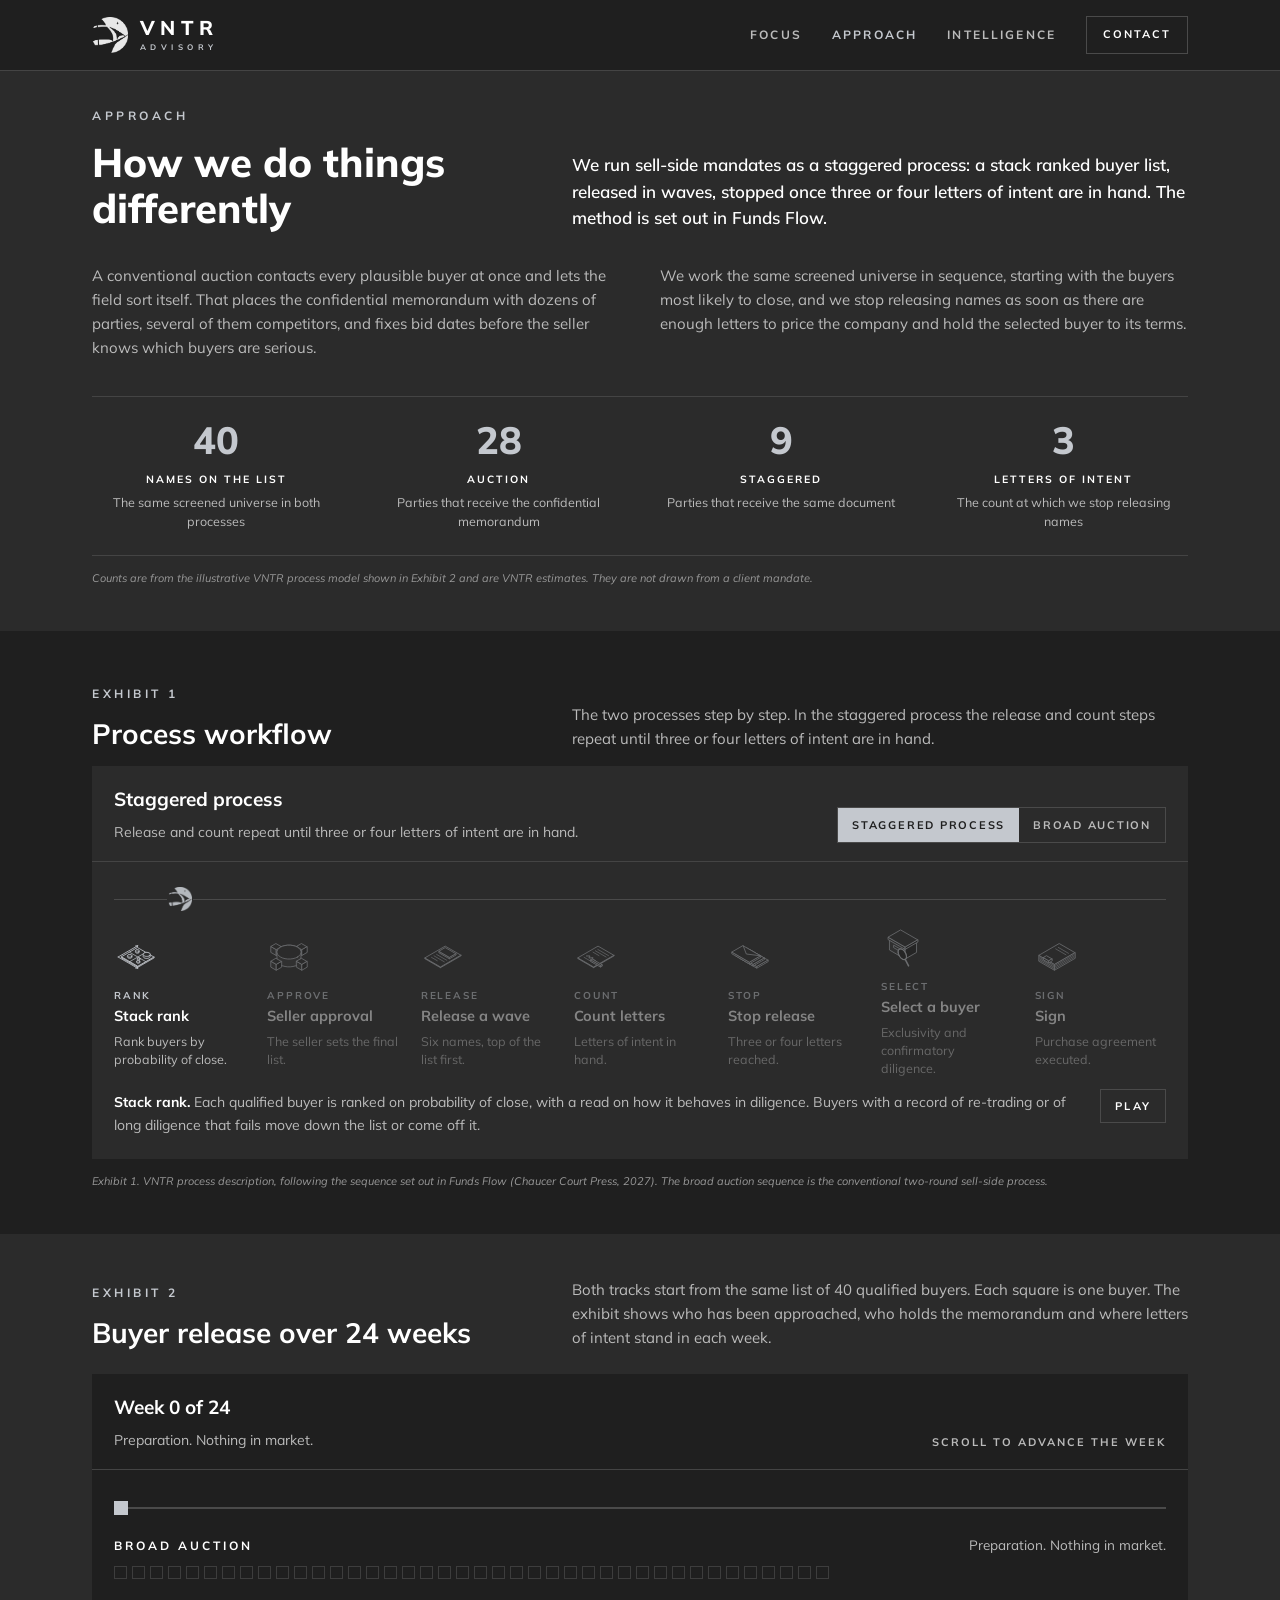
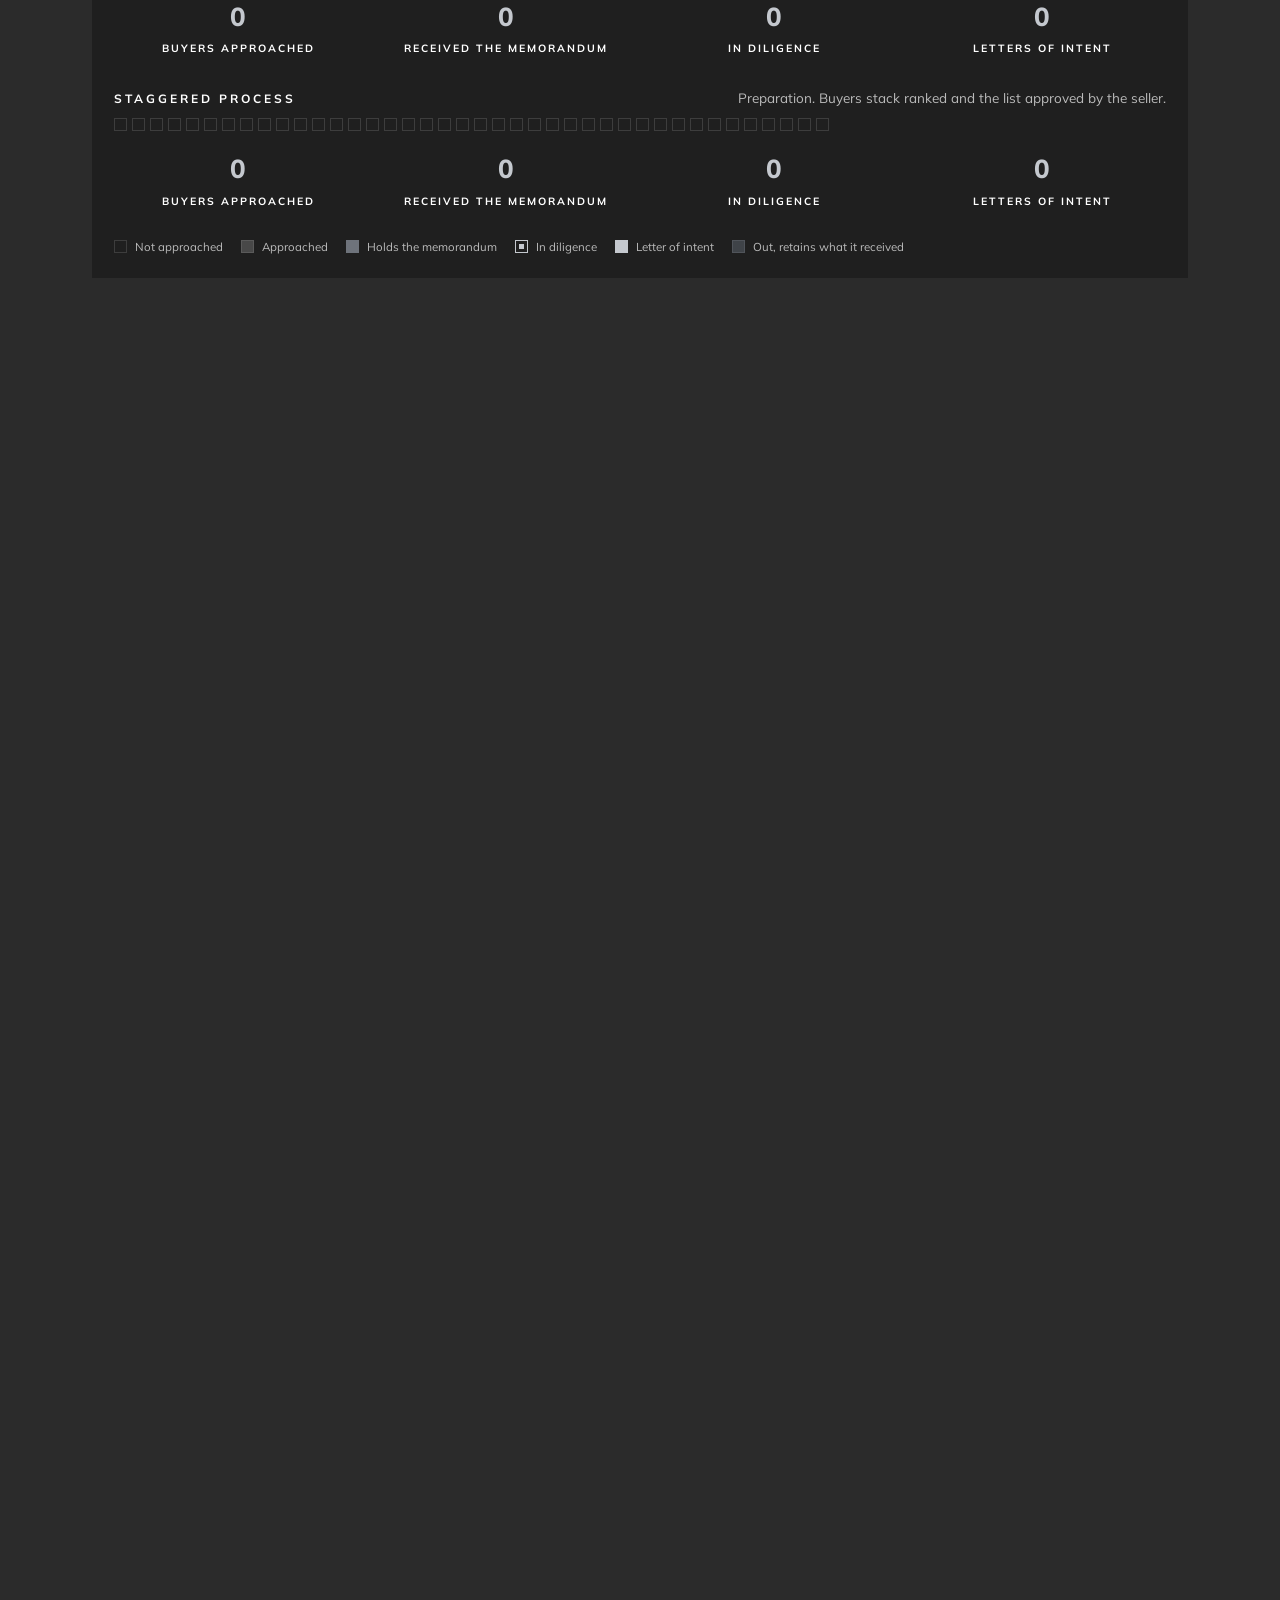
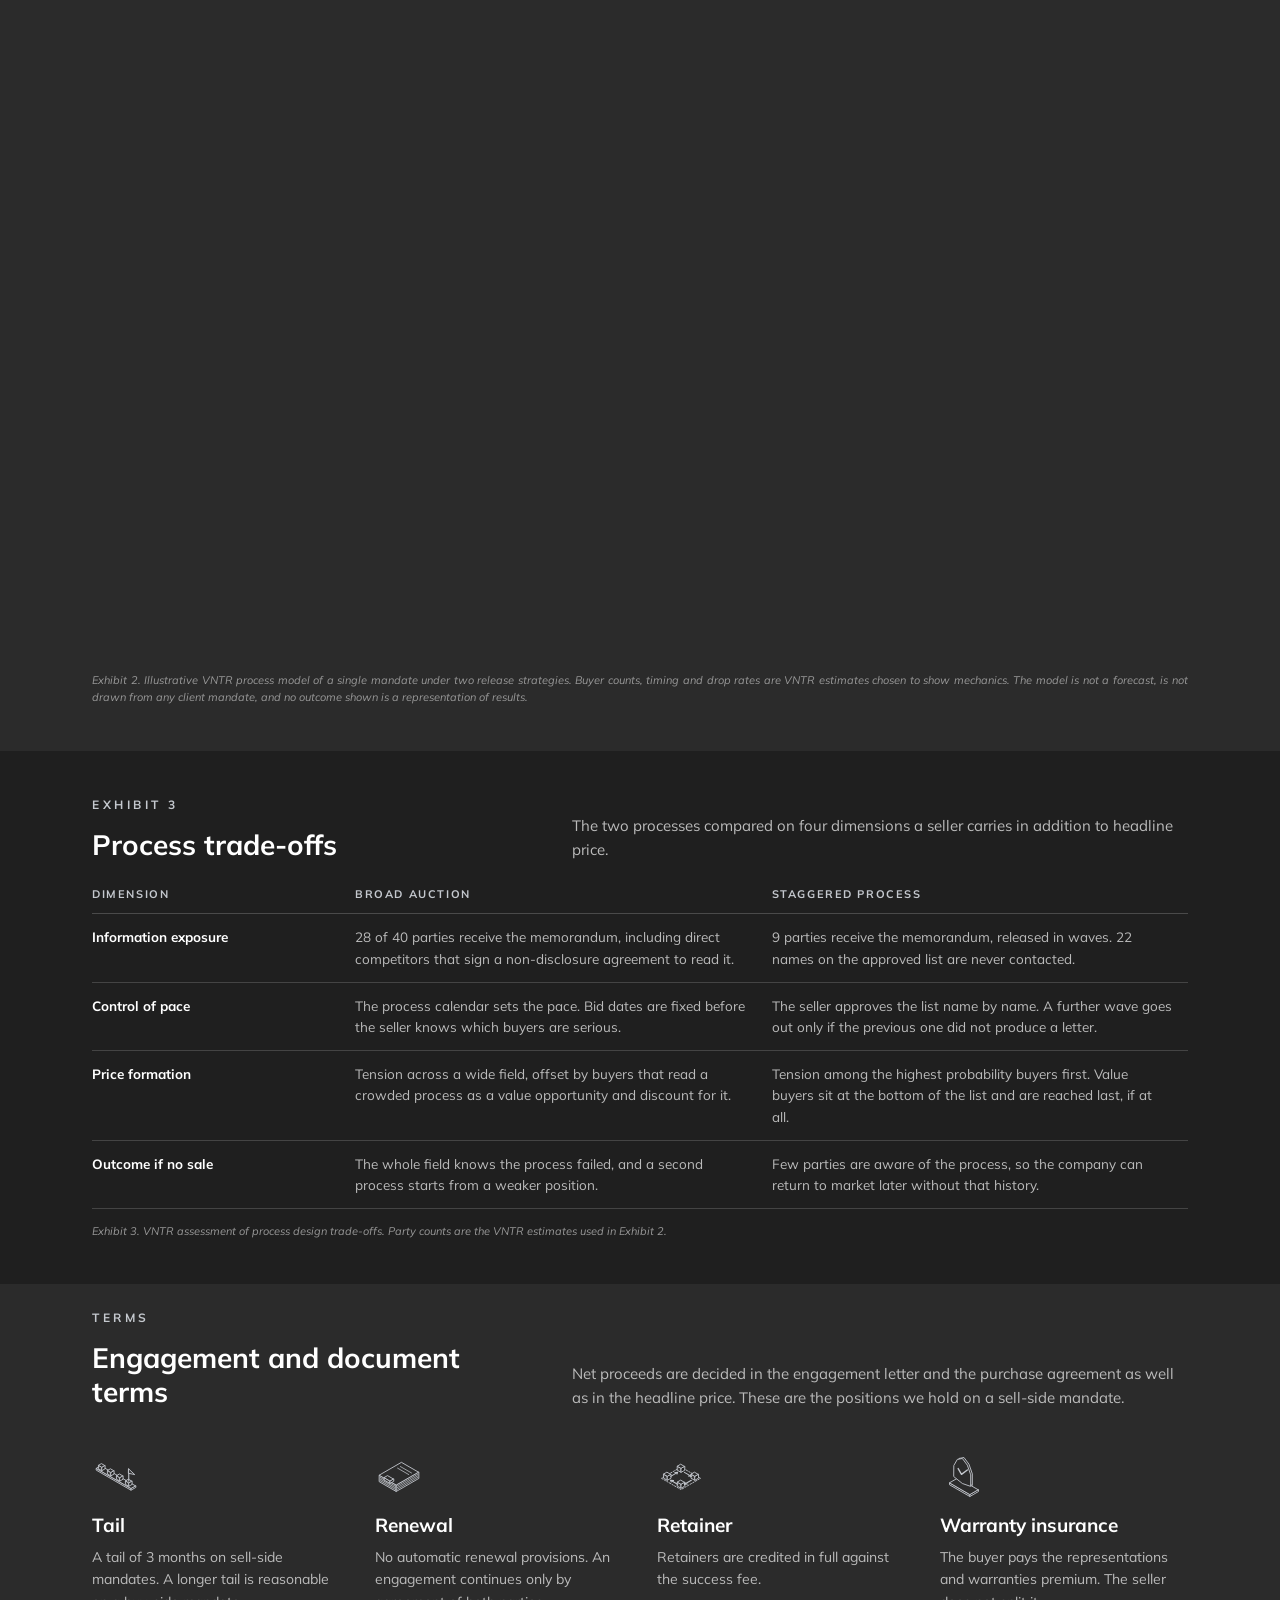
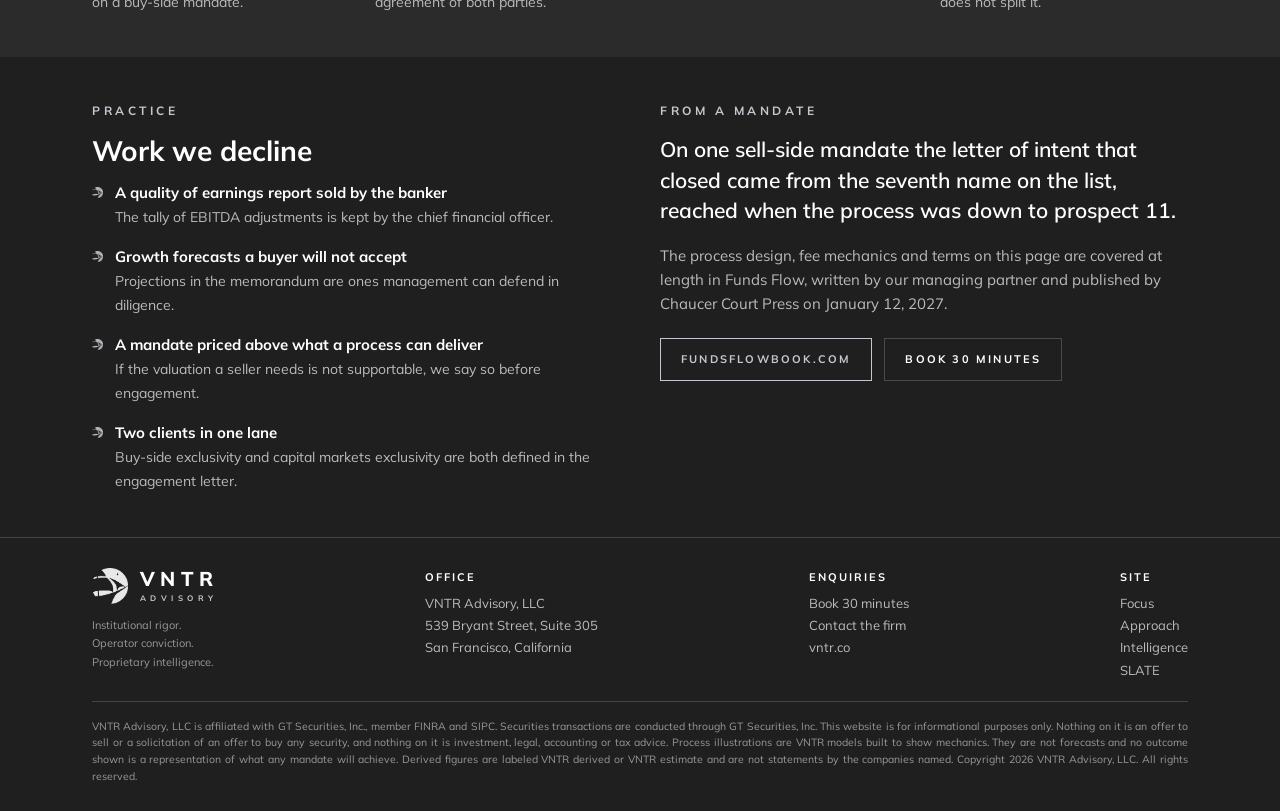
==== approach.html @ df198f4b "Add files via upload" ====
<!DOCTYPE html>
<html lang="en">
<head>
<meta charset="utf-8">
<meta name="viewport" content="width=device-width, initial-scale=1">
<title>Approach | VNTR Advisory</title>
<meta name="description" content="How VNTR runs a staggered sell-side process in place of a broad auction: stack ranked buyers, released in waves, stopped at three or four letters of intent.">
<meta name="author" content="VNTR Advisory, LLC">
<link rel="icon" href="assets/logos/vntr_emblem_platinum.png">
<link rel="stylesheet" href="site.css">
</head>
<body>
<header class="nav"></header>

<section class="g-char">
  <div class="wrap">
    <div class="head">
      <div><p class="label">Approach</p><h1 style="margin:0">How we do things differently</h1></div>
      <div><p class="lead" style="margin:0">We run sell-side mandates as a staggered process: a stack ranked buyer list, released in waves, stopped once three or four letters of intent are in hand. The method is set out in Funds Flow.</p></div>
    </div>
    <div class="two">
      <p>A conventional auction contacts every plausible buyer at once and lets the field sort itself. That places the confidential memorandum with dozens of parties, several of them competitors, and fixes bid dates before the seller knows which buyers are serious.</p>
      <p>We work the same screened universe in sequence, starting with the buyers most likely to close, and we stop releasing names as soon as there are enough letters to price the company and hold the selected buyer to its terms.</p>
    </div>
    <div class="row c4 stats" style="margin-top:22px">
      <div class="pn dk stat"><div class="n" data-count="40">40</div><div class="l">Names on the list</div><div class="d">The same screened universe in both processes</div></div>
      <div class="pn dk stat"><div class="n" data-count="28">28</div><div class="l">Auction</div><div class="d">Parties that receive the confidential memorandum</div></div>
      <div class="pn dk stat"><div class="n" data-count="9">9</div><div class="l">Staggered</div><div class="d">Parties that receive the same document</div></div>
      <div class="pn dk stat"><div class="n" data-count="3">3</div><div class="l">Letters of intent</div><div class="d">The count at which we stop releasing names</div></div>
    </div>
    <p class="src">Counts are from the illustrative VNTR process model shown in Exhibit 2 and are VNTR estimates. They are not drawn from a client mandate.</p>
  </div>
</section>

<section class="g-ink">
  <div class="wrap">
    <div class="head">
      <div><p class="label">Exhibit 1</p><h2>Process workflow</h2></div>
      <div><p>The two processes step by step. In the staggered process the release and count steps repeat until three or four letters of intent are in hand.</p></div>
    </div>
    <div class="ex">
      <div class="ex-head">
        <div><div class="ex-title" id="pf-title">Staggered process</div><div class="ex-cap" id="pf-cap" style="min-height:0"></div></div>
        <div class="seg" id="pf-tabs"><button data-p="stag" class="on">Staggered process</button><button data-p="auction">Broad auction</button></div>
      </div>
      <div class="ex-body"><div id="pf-flow"></div></div>
    </div>
    <p class="src">Exhibit 1. VNTR process description, following the sequence set out in Funds Flow (Chaucer Court Press, 2027). The broad auction sequence is the conventional two-round sell-side process.</p>
  </div>
</section>

<section class="g-char">
  <div class="wrap">
    <div class="head">
      <div><p class="label">Exhibit 2</p><h2>Buyer release over 24 weeks</h2></div>
      <div><p>Both tracks start from the same list of 40 qualified buyers. Each square is one buyer. The exhibit shows who has been approached, who holds the memorandum and where letters of intent stand in each week.</p></div>
    </div>
  </div>
  <div class="pin" id="sim-pin">
    <div class="pin-in"><div class="wrap">
      <div class="ex">
        <div class="ex-head">
          <div><div class="ex-title">Week <span id="wk">0</span> of 24</div><div class="ex-cap" id="phase" style="min-height:0">Preparation. Nothing in market.</div></div>
          <div class="ctl">
            <span class="pin-hint">Scroll to advance the week</span>
            <button class="btn q pin-off-only" id="play" style="padding:9px 14px">Play</button>
            <button class="btn q pin-off-only" id="reset" style="padding:9px 14px">Reset</button>
          </div>
        </div>
        <div class="ex-body">
          <input type="range" id="slider" min="0" max="24" value="0" step="1" aria-label="Week">
          <div id="lanes"></div>
          <div class="legend">
            <span><i class="dot"></i>Not approached</span>
            <span><i class="dot s1"></i>Approached</span>
            <span><i class="dot s2"></i>Holds the memorandum</span>
            <span><i class="dot s3"></i>In diligence</span>
            <span><i class="dot s4"></i>Letter of intent</span>
            <span><i class="dot s5"></i>Out, retains what it received</span>
          </div>
        </div>
      </div>
    </div></div>
  </div>
  <div class="wrap">
    <p class="src">Exhibit 2. Illustrative VNTR process model of a single mandate under two release strategies. Buyer counts, timing and drop rates are VNTR estimates chosen to show mechanics. The model is not a forecast, is not drawn from any client mandate, and no outcome shown is a representation of results.</p>
  </div>
</section>

<section class="g-ink">
  <div class="wrap">
    <div class="head">
      <div><p class="label">Exhibit 3</p><h2>Process trade-offs</h2></div>
      <div><p>The two processes compared on four dimensions a seller carries in addition to headline price.</p></div>
    </div>
    <div class="tscroll"><table>
      <thead><tr><th style="width:24%">Dimension</th><th style="width:38%">Broad auction</th><th style="width:38%">Staggered process</th></tr></thead>
      <tbody>
        <tr><td><b>Information exposure</b></td><td>28 of 40 parties receive the memorandum, including direct competitors that sign a non-disclosure agreement to read it.</td><td>9 parties receive the memorandum, released in waves. 22 names on the approved list are never contacted.</td></tr>
        <tr><td><b>Control of pace</b></td><td>The process calendar sets the pace. Bid dates are fixed before the seller knows which buyers are serious.</td><td>The seller approves the list name by name. A further wave goes out only if the previous one did not produce a letter.</td></tr>
        <tr><td><b>Price formation</b></td><td>Tension across a wide field, offset by buyers that read a crowded process as a value opportunity and discount for it.</td><td>Tension among the highest probability buyers first. Value buyers sit at the bottom of the list and are reached last, if at all.</td></tr>
        <tr><td><b>Outcome if no sale</b></td><td>The whole field knows the process failed, and a second process starts from a weaker position.</td><td>Few parties are aware of the process, so the company can return to market later without that history.</td></tr>
      </tbody>
    </table></div>
    <p class="src">Exhibit 3. VNTR assessment of process design trade-offs. Party counts are the VNTR estimates used in Exhibit 2.</p>
  </div>
</section>

<section class="g-char">
  <div class="wrap">
    <div class="head">
      <div><p class="label">Terms</p><h2>Engagement and document terms</h2></div>
      <div><p>Net proceeds are decided in the engagement letter and the purchase agreement as well as in the headline price. These are the positions we hold on a sell-side mandate.</p></div>
    </div>
    <div class="row c4">
      <div class="pn dk"><img class="ic" src="assets/icons/timeline.svg" alt=""><h3>Tail</h3><p>A tail of 3 months on sell-side mandates. A longer tail is reasonable on a buy-side mandate.</p></div>
      <div class="pn dk"><img class="ic" src="assets/icons/definitive-agreement.svg" alt=""><h3>Renewal</h3><p>No automatic renewal provisions. An engagement continues only by agreement of both parties.</p></div>
      <div class="pn dk"><img class="ic" src="assets/icons/working-capital.svg" alt=""><h3>Retainer</h3><p>Retainers are credited in full against the success fee.</p></div>
      <div class="pn dk"><img class="ic" src="assets/icons/insurance-and-risk.svg" alt=""><h3>Warranty insurance</h3><p>The buyer pays the representations and warranties premium. The seller does not split it.</p></div>
    </div>
  </div>
</section>

<section class="g-ink">
  <div class="wrap">
    <div class="two">
      <div>
        <p class="label">Practice</p>
        <h2>Work we decline</h2>
        <div class="bul"><img src="assets/logos/vntr_emblem_platinum.png" alt=""><div><b>A quality of earnings report sold by the banker</b><span>The tally of EBITDA adjustments is kept by the chief financial officer.</span></div></div>
        <div class="bul"><img src="assets/logos/vntr_emblem_platinum.png" alt=""><div><b>Growth forecasts a buyer will not accept</b><span>Projections in the memorandum are ones management can defend in diligence.</span></div></div>
        <div class="bul"><img src="assets/logos/vntr_emblem_platinum.png" alt=""><div><b>A mandate priced above what a process can deliver</b><span>If the valuation a seller needs is not supportable, we say so before engagement.</span></div></div>
        <div class="bul"><img src="assets/logos/vntr_emblem_platinum.png" alt=""><div><b>Two clients in one lane</b><span>Buy-side exclusivity and capital markets exclusivity are both defined in the engagement letter.</span></div></div>
      </div>
      <div>
        <p class="label">From a mandate</p>
        <p class="lead" style="font-size:21px; line-height:1.45">On one sell-side mandate the letter of intent that closed came from the seventh name on the list, reached when the process was down to prospect 11.</p>
        <p style="margin-top:18px">The process design, fee mechanics and terms on this page are covered at length in Funds Flow, written by our managing partner and published by Chaucer Court Press on January 12, 2027.</p>
        <div class="btns"><a class="btn" href="https://fundsflowbook.com">fundsflowbook.com</a><a class="btn q" id="book" href="#">Book 30 minutes</a></div>
      </div>
    </div>
  </div>
</section>

<footer></footer>
<script src="site.js"></script>
<script src="approach.js"></script>
</body>
</html>
---- site.css ----
@import url('https://fonts.googleapis.com/css2?family=Mulish:ital,wght@0,400;0,600;0,700;0,800;1,400&display=swap');

:root{
  --ink:#1F1F1F; --charcoal:#2B2B2B; --panel:#383838; --platinum:#C4C8CE; --pewter:#6E737B;
  --graphite:#4A4A4A; --white:#FFFFFF; --lgray:#BBBBBB; --mgray:#999999; --rule:#444444;
  --maxw:1160px; --gap:14px;
}
*{box-sizing:border-box}
html{scroll-behavior:smooth; overflow-x:clip}
body{margin:0; background:var(--ink); color:var(--white); font-family:'Mulish',Calibri,sans-serif;
  font-size:15px; line-height:1.6; font-weight:400; -webkit-font-smoothing:antialiased}
img,svg,video{display:block; max-width:100%}
a{color:inherit; text-decoration:none}
.wrap{max-width:var(--maxw); margin:0 auto; padding:0 32px}

/* type scale: brand web table */
h1{font-size:40px; font-weight:800; line-height:1.15; margin:0 0 16px}
h2{font-size:28px; font-weight:700; line-height:1.22; margin:0 0 12px}
h3{font-size:19px; font-weight:700; line-height:1.3; margin:0 0 8px}
p{margin:0 0 14px; color:var(--lgray)}
.label{font-size:12px; font-weight:700; letter-spacing:3.5px; text-transform:uppercase; color:var(--platinum); margin:0 0 14px}
.lead{font-size:17px; font-weight:600; color:var(--white); line-height:1.55}
.cap{font-size:11px; color:var(--mgray); line-height:1.55}
strong,b{color:var(--white); font-weight:700}
/* footnotes, sources, disclosures: full measure, justified */
.src{font-size:11px; font-style:italic; color:var(--mgray); line-height:1.55; margin:14px 0 0;
  text-align:justify; hyphens:auto; -webkit-hyphens:auto; max-width:none}

/* grounds alternate charcoal and ink */
section{padding:44px 0}
.g-char{background:var(--charcoal)}
.g-ink{background:var(--ink)}
.head{display:grid; grid-template-columns:5fr 7fr; gap:40px; align-items:end; margin-bottom:24px}
.head h2{margin:0}
.head-d{display:grid; grid-template-columns:5fr 7fr; gap:40px; align-items:end; grid-column:1 / -1; will-change:transform}
.head p:last-child{margin-bottom:0}
.two{display:grid; grid-template-columns:1fr 1fr; gap:40px; align-items:start}

/* panels: whitespace separates, no hairline grids */
.row{display:grid; gap:var(--gap)}
.c2{grid-template-columns:repeat(2,1fr)} .c3{grid-template-columns:repeat(3,1fr)} .c4{grid-template-columns:repeat(4,1fr)}
.pn{background:var(--panel); padding:22px}
.g-char .pn.dk, .pn.dk{background:var(--ink)}
.pn p{font-size:14px; margin:0; color:var(--lgray)}
.pn .ic{width:44px; height:44px; margin-bottom:14px}
.pn .cap{color:var(--lgray)}

/* stat tiles: centered */
.stat{text-align:center; padding:24px 18px}
.stat .n{font-size:38px; font-weight:800; color:var(--platinum); line-height:1.05}
.stat .l{font-size:10.5px; font-weight:700; letter-spacing:2px; text-transform:uppercase; color:var(--white); margin-top:10px}
.stat .d{font-size:12.5px; color:var(--lgray); margin-top:6px; line-height:1.5}

/* emblem bullets */
.bul{display:flex; gap:12px; align-items:flex-start; margin-bottom:16px}
.bul:last-child{margin-bottom:0}
.bul img{width:11px; height:11px; margin-top:6px; flex:none}
.bul b{display:block}
.bul span{font-size:14px; color:var(--lgray)}

/* buttons */
.btn{display:inline-block; border:1px solid var(--platinum); color:var(--platinum); background:none; cursor:pointer;
  font-family:inherit; font-size:11px; font-weight:700; letter-spacing:.2em; text-transform:uppercase; padding:12px 20px}
.btn:hover{background:var(--platinum); color:var(--ink)}
.btn.q{border-color:var(--graphite); color:var(--white)}
.btn.q:hover{background:none; border-color:var(--platinum); color:var(--platinum)}
.btns{display:flex; gap:12px; flex-wrap:wrap; margin-top:22px}
.seg{display:inline-flex; flex-wrap:wrap; border:1px solid var(--graphite)}
.seg button{background:none; border:none; cursor:pointer; font-family:inherit; color:var(--lgray);
  font-size:11px; font-weight:700; letter-spacing:.16em; text-transform:uppercase; padding:10px 14px}
.seg button.on{background:var(--platinum); color:var(--ink)}
.ctl{display:flex; gap:10px; flex-wrap:wrap; align-items:center}

/* nav */
header.nav{position:sticky; top:0; z-index:50; background:var(--ink); border-bottom:1px solid var(--rule)}
.nav-in{max-width:var(--maxw); margin:0 auto; padding:16px 32px; display:flex; justify-content:space-between; align-items:center}
.nav-links{display:flex; gap:30px; align-items:center}
.nav-links a{font-size:12px; font-weight:700; letter-spacing:.18em; text-transform:uppercase; color:var(--lgray)}
.nav-links a:hover{color:var(--white)} .nav-links a.on{color:var(--platinum)}
.nav-links a.cta{border:1px solid var(--graphite); padding:9px 16px; color:var(--white); font-size:11px}
.nav-links a.cta:hover{border-color:var(--platinum)}
.nav-toggle{display:none; background:none; border:1px solid var(--graphite); color:var(--white); font-family:inherit;
  font-size:11px; font-weight:700; letter-spacing:.16em; text-transform:uppercase; padding:8px 12px; cursor:pointer}
.lockup{display:flex; align-items:center; gap:12px}
.lockup img{width:36px; height:36px}
.lk{display:inline-flex; flex-direction:column}
.lk-v{font-size:20px; font-weight:800; letter-spacing:.27em; margin-right:-.27em; line-height:1; color:var(--white)}
.lk-a{display:flex; justify-content:space-between; margin-top:5px; font-size:8px; font-weight:700; line-height:1; color:var(--platinum)}

/* hero */
.hero{position:relative; background:var(--charcoal); overflow:hidden}
.hero-in{position:relative; max-width:var(--maxw); margin:0 auto; padding:64px 32px 60px; min-height:520px; display:flex; align-items:center}
.hero-copy{max-width:42%; position:relative; z-index:2}
.hero .tag{font-size:12px; font-weight:700; letter-spacing:3.5px; text-transform:uppercase; color:var(--platinum); line-height:2; margin:0 0 22px}
.hero .tag span{display:block}
.hero-ship{position:absolute; right:0; top:50%; transform:translateY(-50%); width:54%; isolation:isolate; mix-blend-mode:screen; pointer-events:none}
.hero-ship .tint{position:absolute; inset:0; background:var(--platinum); mix-blend-mode:multiply}

/* tables */
.tscroll{overflow-x:auto}
table{width:100%; border-collapse:collapse; font-size:13.5px}
th{text-align:left; font-size:11px; font-weight:700; letter-spacing:1.6px; text-transform:uppercase; color:var(--platinum);
  padding:0 16px 10px 0; border-bottom:1px solid var(--graphite)}
td{padding:12px 16px 12px 0; border-bottom:1px solid var(--rule); color:var(--lgray); vertical-align:top}
td b{color:var(--white)}

/* exhibit frame */
.ex{background:var(--ink)}
.g-ink .ex{background:var(--charcoal)}
.ex-head{padding:18px 22px; display:flex; justify-content:space-between; gap:20px; flex-wrap:wrap; align-items:flex-end; border-bottom:1px solid var(--rule)}
.ex-body{padding:22px}
.ex-cap{font-size:14px; color:var(--lgray); max-width:70ch; min-height:44px}
.ex-title{font-size:19px; font-weight:700; margin:0 0 6px}

/* workflow animation */
.flow-track{position:relative; height:30px; margin:0 0 12px}
.flow-track::before{content:""; position:absolute; left:0; right:0; top:50%; height:1px; background:var(--graphite)}
.flow-token{position:absolute; top:50%; width:26px; height:26px; transform:translate(-50%,-50%); transition:left .8s cubic-bezier(.4,0,.2,1);
  background:var(--ink); padding:1px}
.g-ink .flow-token{background:var(--charcoal)}
.flow-steps{display:grid; gap:10px}
.fs{background:var(--panel); padding:16px 14px; border:1px solid var(--panel); opacity:.55; cursor:pointer;
  transition:opacity .45s ease, border-color .45s ease; text-align:left; font-family:inherit; color:inherit}
.fs.seen{opacity:.8}
.fs.on{opacity:1; border-color:var(--platinum)}
.fs img{width:40px; height:40px; margin-bottom:10px}
.fs .tg{font-size:10px; font-weight:700; letter-spacing:1.8px; text-transform:uppercase; color:var(--platinum); margin-bottom:5px}
.fs .nm{font-size:14.5px; font-weight:700; color:var(--white); line-height:1.3}
.fs .ds{font-size:12.5px; color:var(--lgray); margin-top:6px; line-height:1.45}
.flow-note{margin-top:14px; font-size:14px; color:var(--white); min-height:46px}
.flow-note span{color:var(--lgray)}

/* three-way sort */
.sx-stage{position:relative; z-index:2; width:100%; overflow:hidden; transition:height .6s ease; transform-origin:50% 50%; will-change:transform}
.sx-colh{position:absolute; top:0; padding:16px 16px 0; opacity:0; transition:opacity .5s ease}
.sx-colh.on{opacity:1}
.sx-colh b{display:block; font-size:12px; letter-spacing:3.5px; text-transform:uppercase; color:var(--platinum)}
.sx-colh i{display:block; font-style:normal; font-size:12px; color:var(--lgray); margin-top:6px; line-height:1.45}
.sx-band{position:absolute; top:0; bottom:0; background:var(--panel); opacity:0; transition:opacity .5s ease, left .9s cubic-bezier(.4,0,.2,1), width .9s cubic-bezier(.4,0,.2,1), top .9s ease, height .9s ease}
.sx-band.on{opacity:1}
.sx-node{position:absolute; left:0; top:0; width:104px; margin-left:-52px; text-align:center; opacity:0;
  transition:transform 1s cubic-bezier(.4,0,.2,1), opacity .55s ease}
.sx-node img{width:40px; height:40px; margin:0 auto 6px}
.sx-node span{display:block; font-size:11.5px; font-weight:600; line-height:1.25; color:var(--white)}
.sx-node em{display:block; font-style:normal; font-size:9px; font-weight:700; letter-spacing:1.6px; text-transform:uppercase;
  color:var(--platinum); margin-top:4px; opacity:0; transition:opacity .4s ease}
.sx-par{width:150px; margin-left:-75px; opacity:1}
.sx-par img{width:52px; height:52px; margin-bottom:8px}
.sx-par span{font-size:13px}
.sx-par.off{opacity:0}
.sx-kid.on{opacity:1}
.sx-kid.tagged em{opacity:1}
.sx-foot{padding:16px 22px; border-top:1px solid var(--rule)}
.sx-foot .row{gap:var(--gap)}
.sx-foot h4{font-size:11px; font-weight:700; letter-spacing:2.4px; text-transform:uppercase; color:var(--platinum); margin:0 0 12px}
.deal{font-size:12.5px; color:var(--lgray); line-height:1.5; margin-bottom:11px}
.deal:last-child{margin-bottom:0}
.deal b{display:block; font-size:13px}

/* release simulation */
.lane{padding:18px 0 0}
.lane-h{display:flex; justify-content:space-between; gap:18px; flex-wrap:wrap; align-items:baseline; margin-bottom:10px}
.lane-n{font-size:12px; font-weight:700; letter-spacing:3px; text-transform:uppercase; color:var(--white)}
.lane-s{font-size:13.5px; color:var(--lgray)}
.dots{display:flex; flex-wrap:wrap; gap:5px; margin-bottom:12px}
.dot{width:13px; height:13px; border:1px solid #3d3d3d}
.dot.s1{border-color:#5a5a5a; background:#484848}
.dot.s2{border-color:var(--pewter); background:var(--pewter)}
.dot.s3{border-color:var(--platinum); background:var(--platinum); box-shadow:inset 0 0 0 3px var(--ink)}
.dot.s4{border-color:var(--platinum); background:var(--platinum)}
.dot.s5{border-color:#50545a; background:#3f4348}
.legend{display:flex; gap:18px; flex-wrap:wrap; margin-top:16px}
.legend span{display:flex; gap:8px; align-items:center; font-size:11.5px; color:var(--lgray)}
input[type=range]{-webkit-appearance:none; appearance:none; width:100%; height:2px; background:var(--graphite); margin:6px 0 4px}
input[type=range]::-webkit-slider-thumb{-webkit-appearance:none; width:14px; height:14px; background:var(--platinum); cursor:pointer}
input[type=range]::-moz-range-thumb{width:14px; height:14px; background:var(--platinum); border:none; cursor:pointer}

/* market map */
.mm-col h4{font-size:12px; letter-spacing:3.5px; text-transform:uppercase; color:var(--platinum); margin:0 0 6px}
.mm-col .d{font-size:12.5px; color:var(--lgray); margin-bottom:12px; min-height:38px}
.mm-node{display:flex; align-items:center; gap:10px; width:100%; background:var(--panel); border:1px solid var(--panel); color:var(--white);
  font-family:inherit; font-size:13.5px; font-weight:600; padding:6px 12px 6px 8px; margin-bottom:6px; cursor:pointer; text-align:left}
.mm-node img{width:32px; height:32px; flex:none}
.mm-node.on{border-color:var(--platinum)}
.lockv{font-size:19px; font-weight:800; color:var(--platinum); filter:blur(5px); user-select:none; margin-top:6px}

/* footer */
footer{background:var(--ink); border-top:1px solid var(--rule); padding:30px 0 26px}
.ft{display:flex; justify-content:space-between; gap:36px; flex-wrap:wrap; margin-bottom:20px}
.ft .col{font-size:13px; color:var(--lgray); line-height:1.7}
.ft .col b{display:block; font-size:11px; letter-spacing:2px; text-transform:uppercase; margin-bottom:6px}
.ft .col a:hover{color:var(--white)}
.ft .tagl{font-size:11px; color:var(--mgray); line-height:1.7; margin-top:12px}
.disc{font-size:10.5px; color:var(--mgray); line-height:1.6; margin:16px 0 0; text-align:justify; hyphens:auto; -webkit-hyphens:auto}
.ft-rule{height:1px; background:var(--rule)}

@media (max-width:900px){
  .wrap,.nav-in{padding-left:20px; padding-right:20px}
  h1{font-size:31px} h2{font-size:23px}
  .head,.two,.c2,.c3,.c4{grid-template-columns:1fr}
  .head{gap:10px; align-items:start}
  .head-d{grid-template-columns:1fr; gap:10px}
  .hero{display:flex; flex-direction:column}
  .hero-ship{order:2}
  .hero-in{flex-direction:column; align-items:flex-start; padding:40px 20px 10px; min-height:0}
  .hero-copy{max-width:100%}
  .hero-ship{position:relative; top:auto; transform:none; width:100%; margin-top:20px}
  .nav-links{display:none}
  .nav-links.open{display:flex; flex-direction:column; align-items:flex-start; gap:16px; position:absolute; left:0; right:0; top:100%;
    background:var(--ink); border-bottom:1px solid var(--rule); padding:20px}
  .nav-toggle{display:block}
  section{padding:34px 0}
  .flow-track{display:none}
  .flow-steps{grid-template-columns:1fr !important}
  .fs{display:grid; grid-template-columns:40px 1fr; column-gap:12px; padding:12px}
  .fs img{margin:0; grid-row:1 / span 3}
  .tscroll table{min-width:640px}
}
@media (prefers-reduced-motion:reduce){
  .flow-token,.sx-node,.fs{transition:none}
}

/* ---------- scroll motion ---------- */
.rv{opacity:0; transform:translate3d(0,26px,0); transition:opacity .75s ease, transform .75s cubic-bezier(.2,.7,.2,1)}
.rv.in{opacity:1; transform:none}
.pin.pin-on .pin-in{position:sticky; top:76px}
.pin-hint{display:none; font-size:11px; font-weight:700; letter-spacing:2px; text-transform:uppercase; color:var(--lgray)}
.pin-on .pin-hint{display:block}
.pin-on .pin-off-only{display:none}
.depth-layer{position:absolute; pointer-events:none; will-change:transform}
.has-depth{position:relative; overflow:hidden}
.has-depth > .wrap{position:relative; z-index:1}

.note{display:flex; flex-direction:column}
.note .btns{margin-top:auto !important; padding-top:16px}

.sx-eq{display:grid; grid-template-columns:1fr auto 1fr auto 1fr; gap:10px; align-items:center}
.sx-join{font-size:10.5px; font-weight:700; letter-spacing:2px; text-transform:uppercase; color:var(--lgray); text-align:center; padding:0 6px}
@media (max-width:900px){ .sx-eq{grid-template-columns:1fr} .sx-join{padding:6px 0} }

.sx-nav{padding:14px 22px 12px; border-bottom:1px solid var(--rule)}
.sx-nav .flow-track{margin-bottom:6px}
.sx-labels{display:grid; grid-template-columns:repeat(4,1fr)}
.sx-labels button{background:none; border:none; cursor:pointer; font-family:inherit; font-size:11px; font-weight:700; letter-spacing:.16em;
  text-transform:uppercase; color:var(--lgray); padding:4px 0; text-align:center; opacity:.6; transition:opacity .4s ease, color .4s ease}
.sx-labels button.on{color:var(--white); opacity:1}
.pin-on .sx-nav .flow-token{transition:left .18s linear}
@media (max-width:900px){ .sx-nav .flow-track{display:block} .sx-labels button{font-size:9.5px; letter-spacing:.08em} }

.sx-side{position:absolute; top:0; text-align:center; padding:0 26px; opacity:0; pointer-events:none; transition:opacity .5s ease}
.sx-side.on{opacity:1; transition:opacity .7s ease .45s}
.sx-side img{width:72px; height:72px; margin:0 auto 12px}
.sx-side b{display:block; font-size:12px; letter-spacing:3.5px; text-transform:uppercase; color:var(--platinum)}
.sx-side p{font-size:13px; color:var(--lgray); margin:8px auto 12px; max-width:34ch; line-height:1.5; min-height:78px}
.sx-side .n{font-size:38px; font-weight:800; color:var(--platinum); line-height:1.05}
.sx-side .u{font-size:10.5px; font-weight:700; letter-spacing:2px; text-transform:uppercase; color:var(--white); margin-top:8px}

/* ---------- unboxed layout: icon, title and text on the ground, separated by whitespace ---------- */
.row{gap:30px 34px}
.pn, .g-char .pn.dk, .pn.dk{background:none; padding:0}
.pn .ic{width:48px; height:48px; margin-bottom:12px}
.stat{padding:0}
.stats{border-top:1px solid var(--rule); border-bottom:1px solid var(--rule); padding:24px 0}
.flow-steps{gap:22px}
.fs{background:none; border:none; padding:0; opacity:.42}
.fs.seen{opacity:.72}
.fs.on{opacity:1; border:none}
.fs img{width:44px; height:44px}
.mm-node{background:none; border:none; padding:3px 0; margin-bottom:4px; color:var(--lgray)}
.mm-node:hover{color:var(--white)}
.mm-node.on{color:var(--white); font-weight:800}
.mm-node.on img{opacity:1} .mm-node img{opacity:.7}
.sx-band{background:none}
.sx-colh{padding:14px 12px 0}
.lane .row{gap:10px 20px; margin-top:4px}
.note{padding-top:0}
@media (max-width:900px){ .fs{padding:0} .row{gap:22px} }
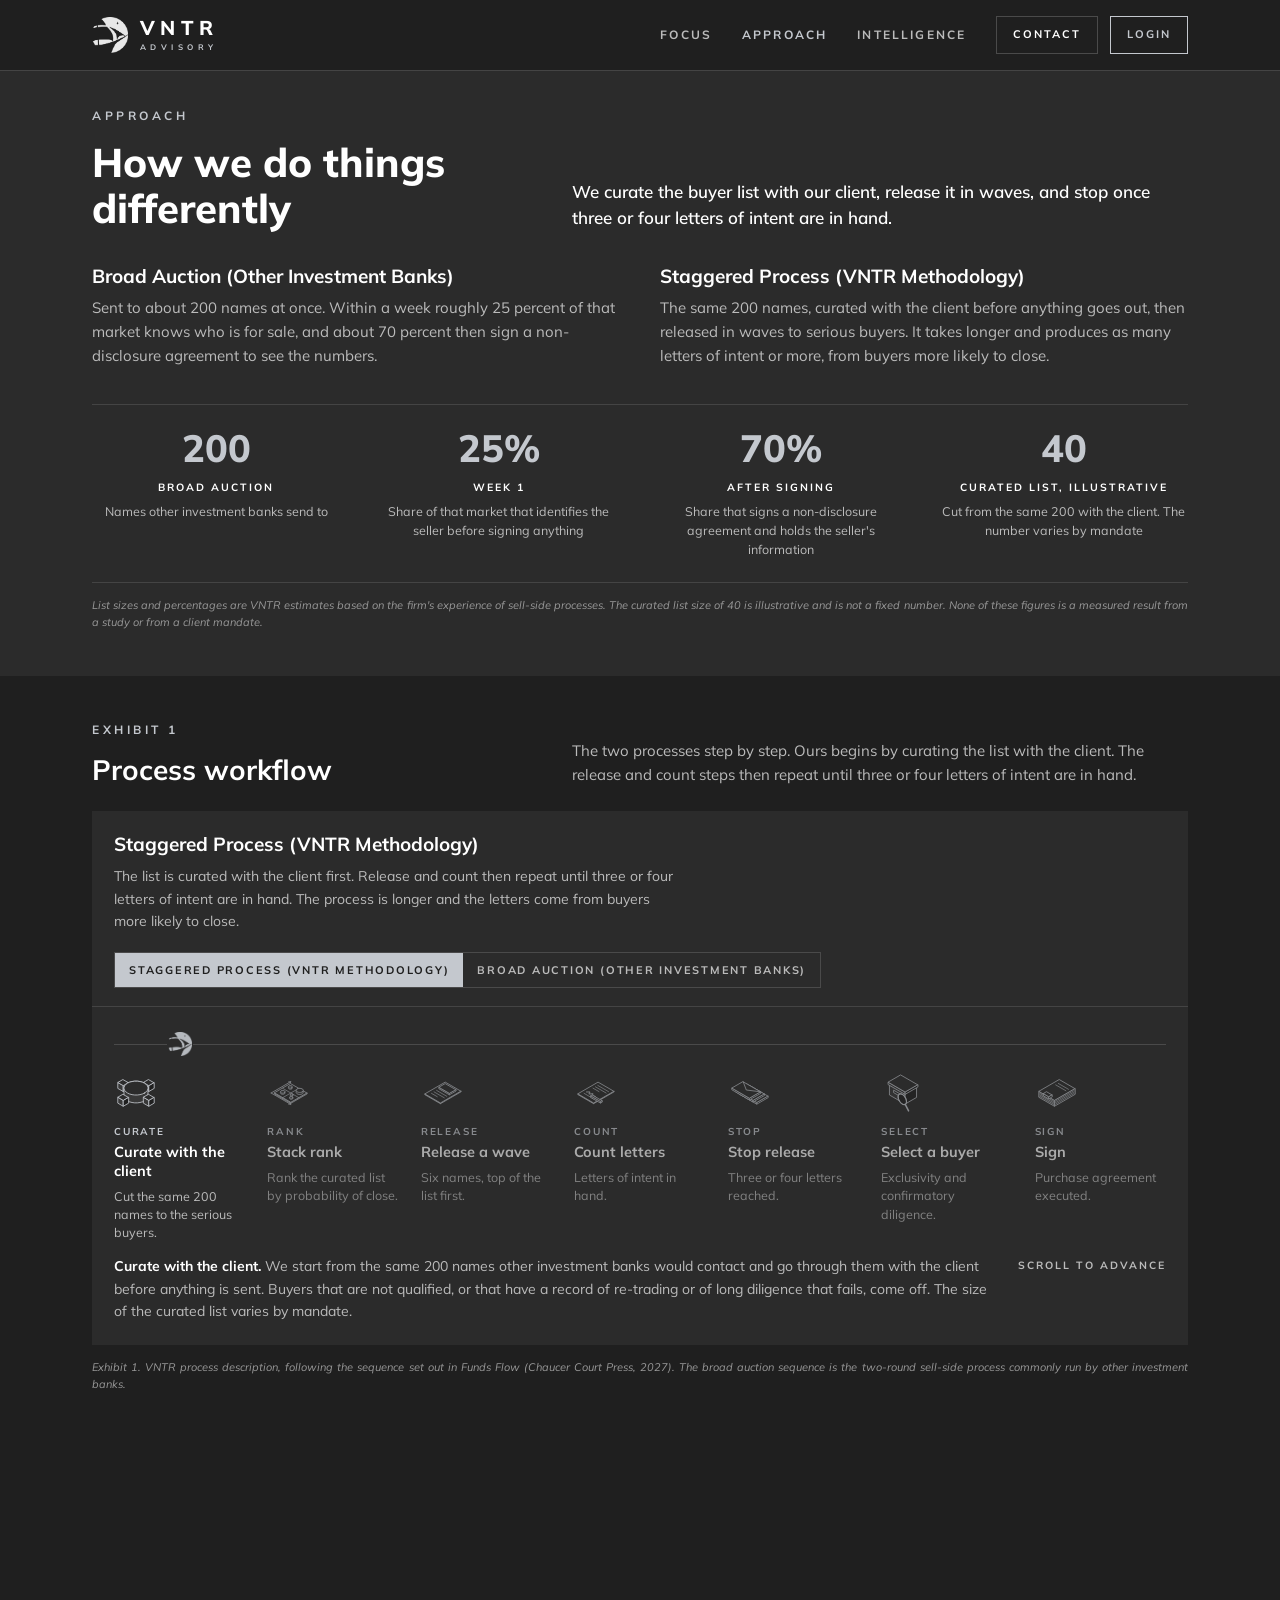
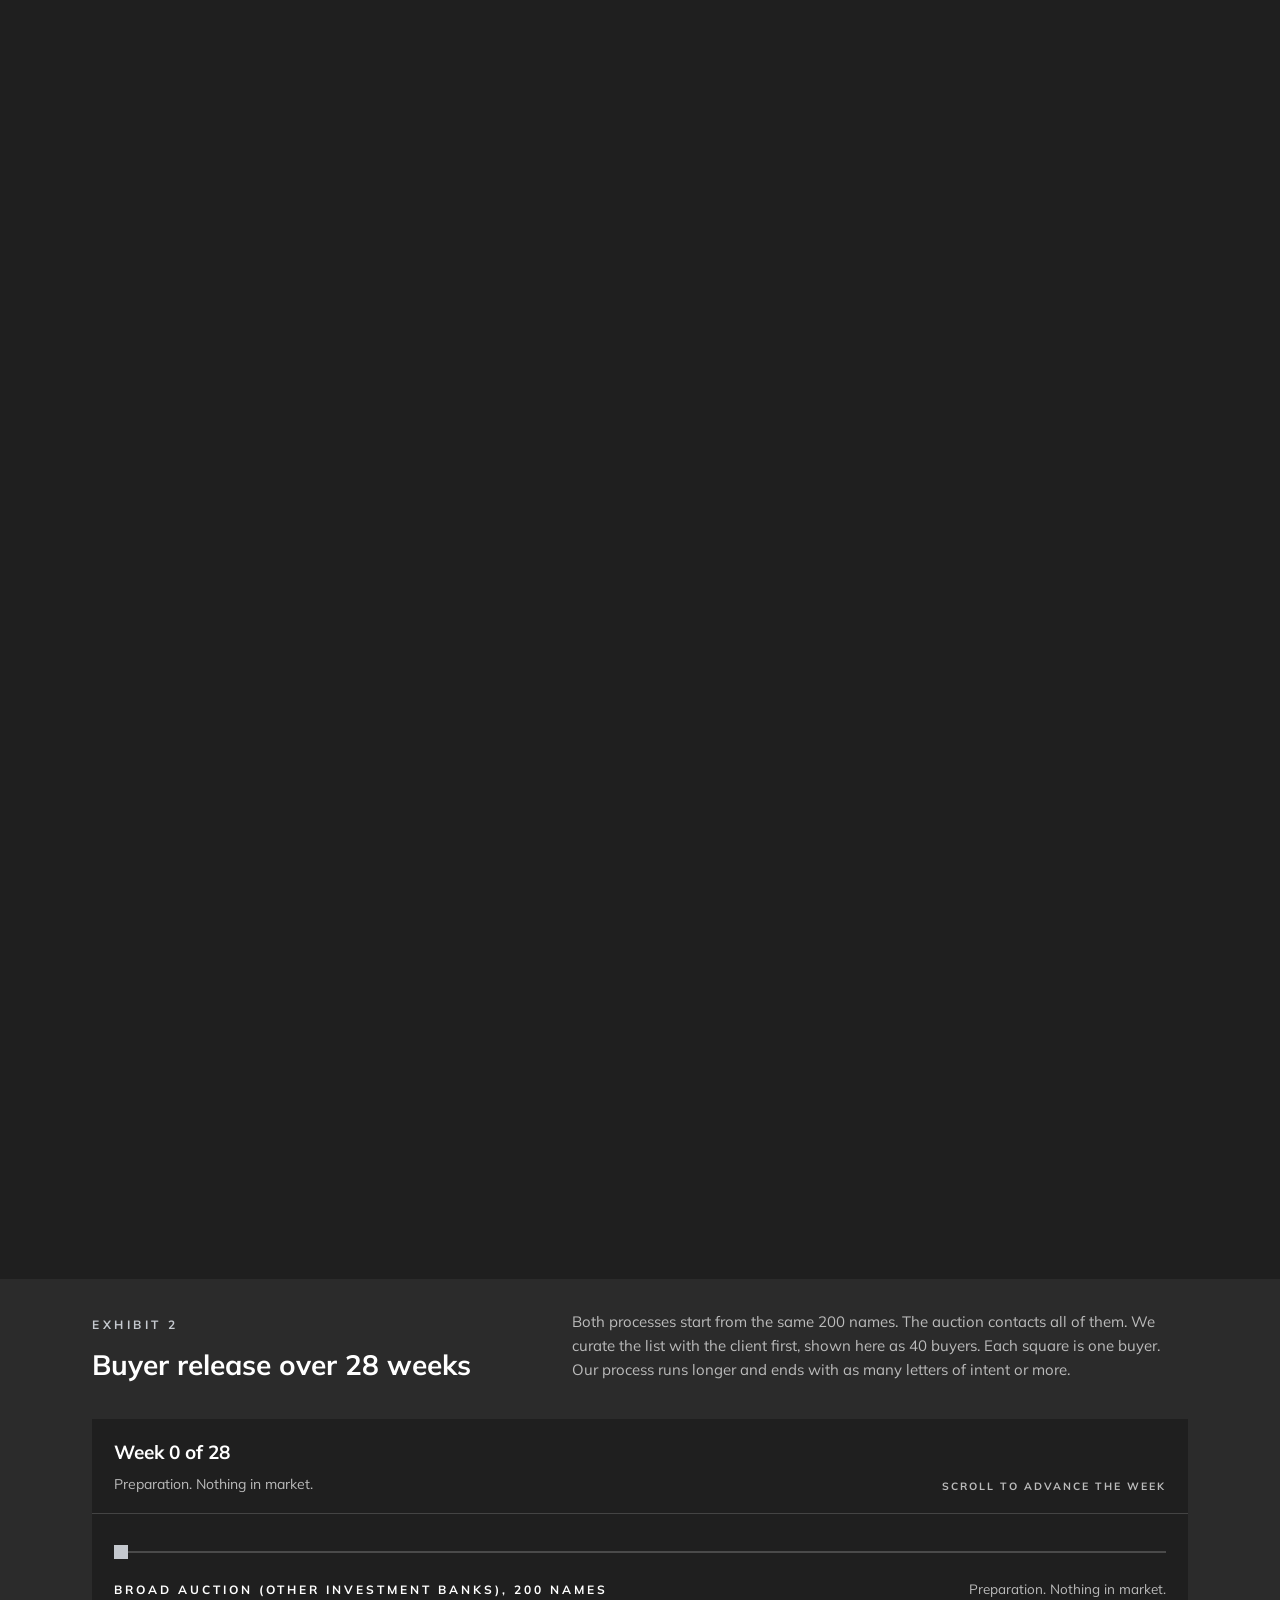
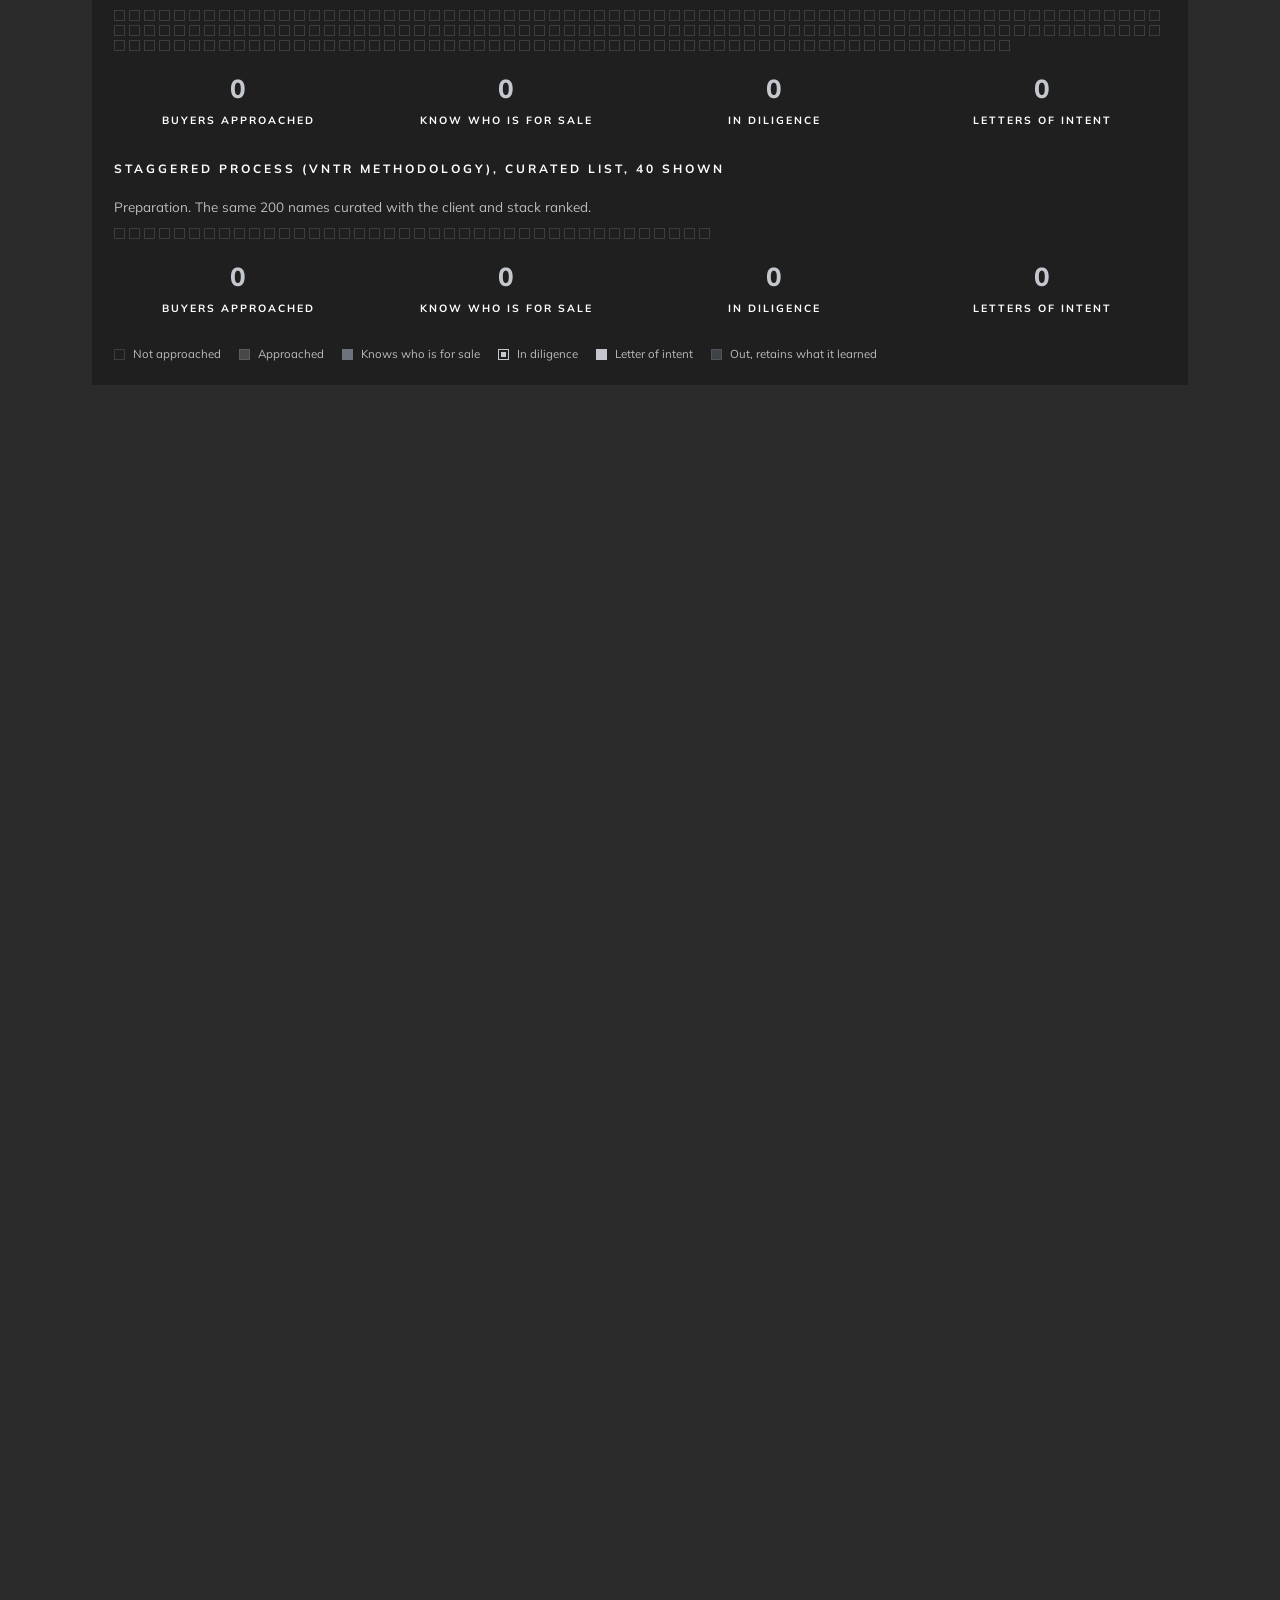
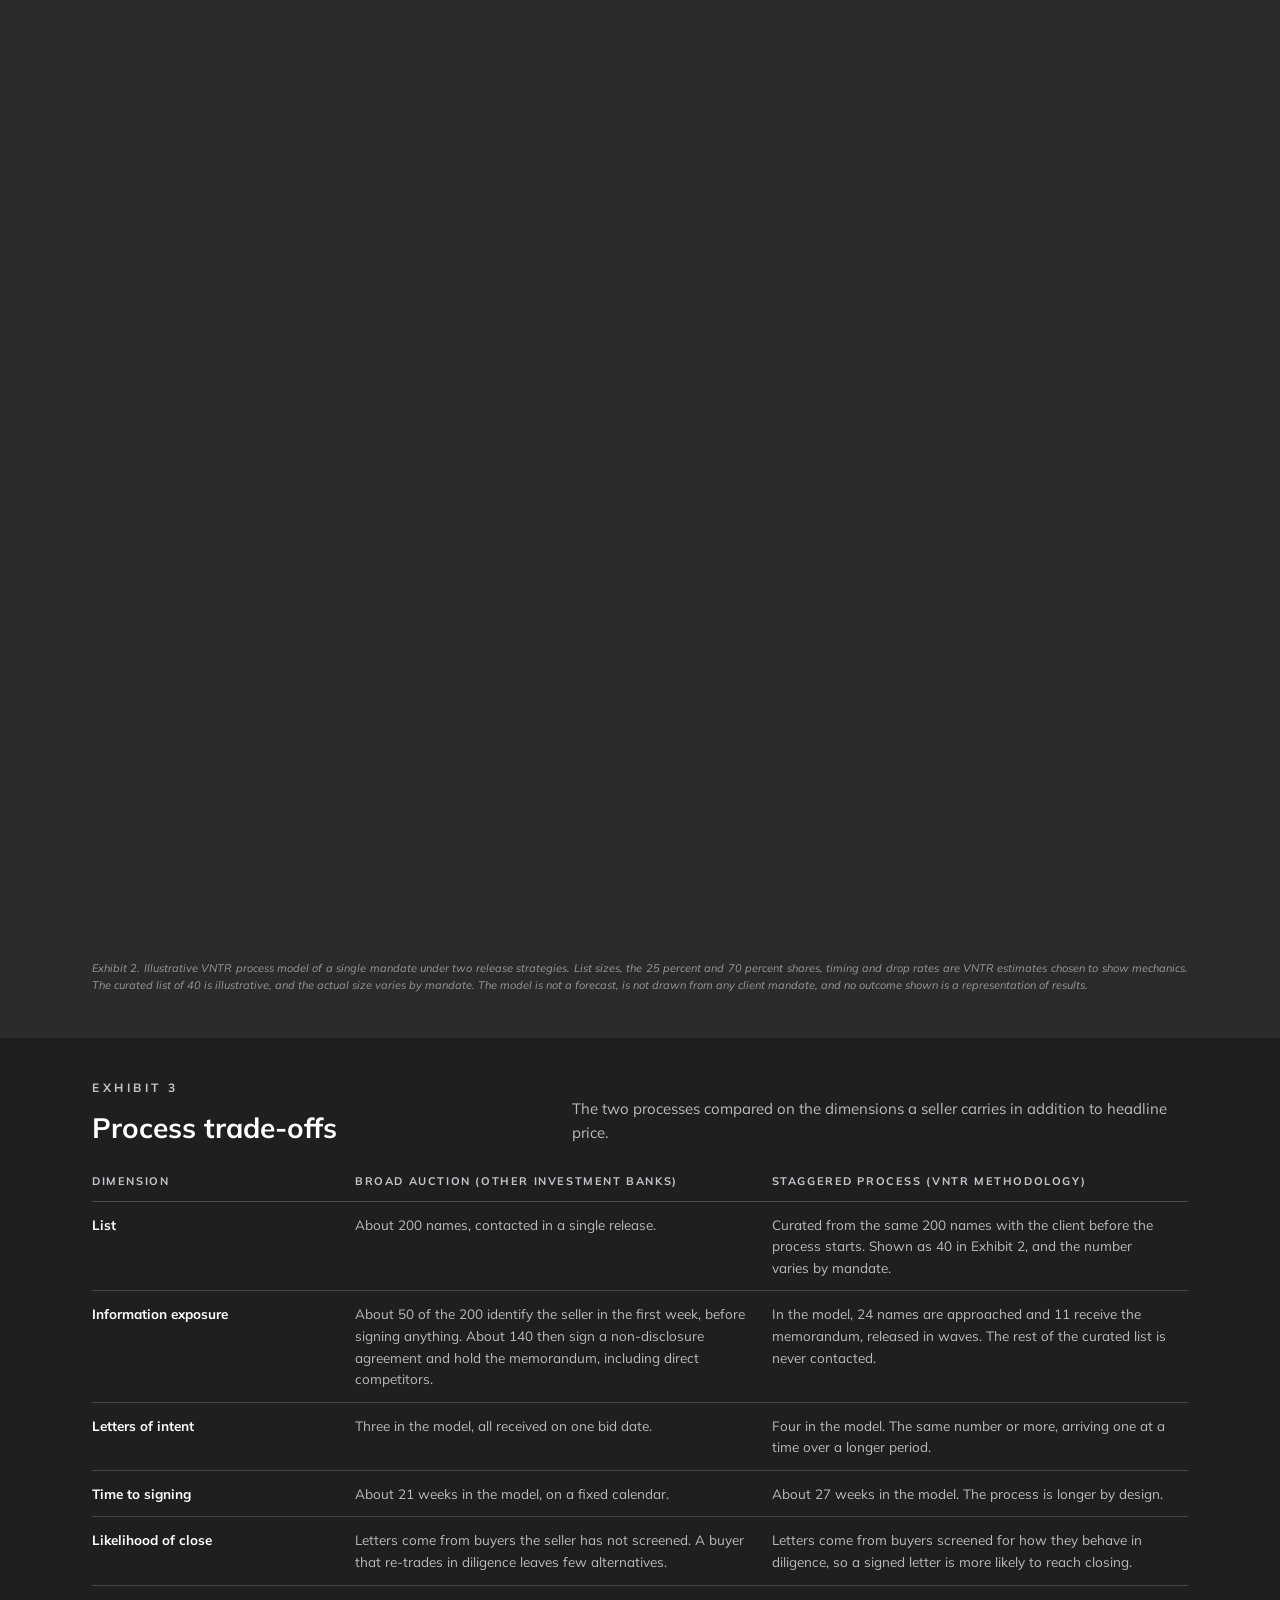
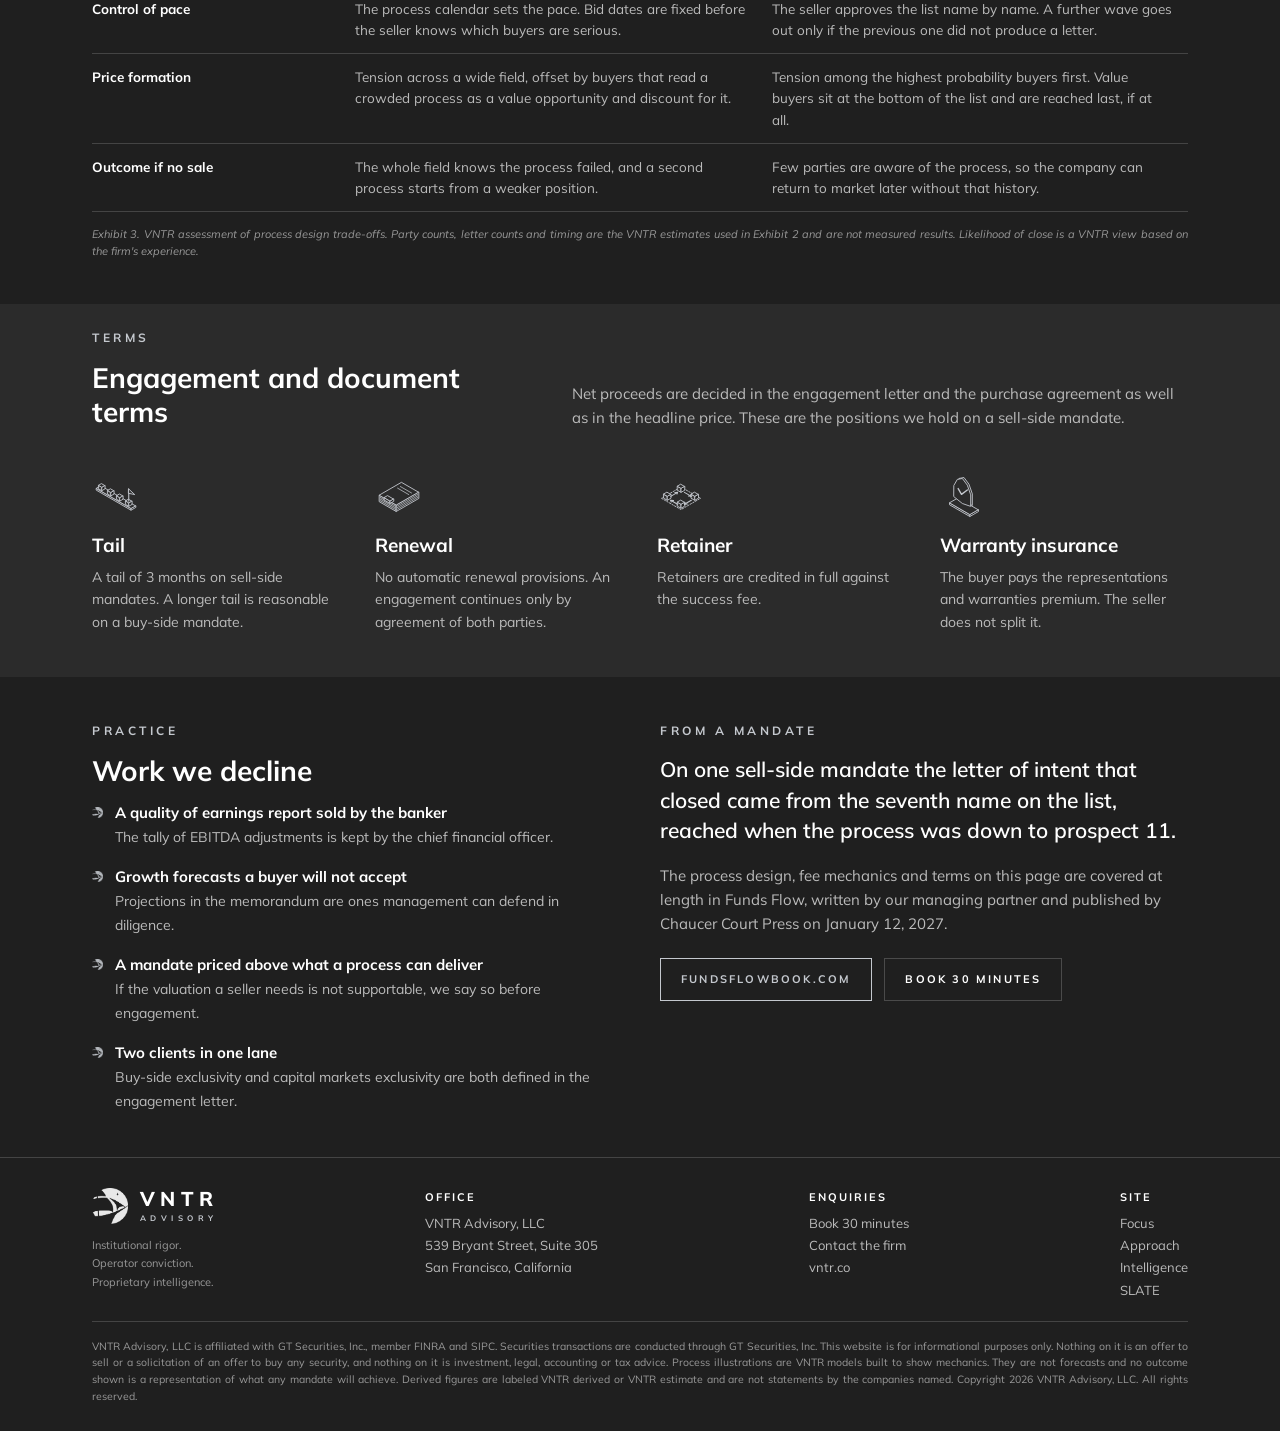
==== commit eda9fee1: "Update site: scroll-driven workflows, three-way sort, approach and intelligence revisions" ====
--- a/approach.html
+++ b/approach.html
@@ -4,8 +4,12 @@
 <meta charset="utf-8">
 <meta name="viewport" content="width=device-width, initial-scale=1">
 <title>Approach | VNTR Advisory</title>
-<meta name="description" content="How VNTR runs a staggered sell-side process in place of a broad auction: stack ranked buyers, released in waves, stopped at three or four letters of intent.">
+<meta name="description" content="How VNTR runs a staggered sell-side process (VNTR methodology) in place of a broad auction (other investment banks): stack ranked buyers, released in waves, stopped at three or four letters of intent.">
 <meta name="author" content="VNTR Advisory, LLC">
+<meta property="og:title" content="Approach | VNTR Advisory">
+<meta property="og:description" content="How VNTR runs a staggered sell-side process (VNTR methodology) in place of a broad auction (other investment banks): stack ranked buyers, released in waves, stopped at three or four letters of intent.">
+<meta property="og:type" content="website">
+<meta name="theme-color" content="#1F1F1F">
 <link rel="icon" href="assets/logos/vntr_emblem_platinum.png">
 <link rel="stylesheet" href="site.css">
 </head>
@@ -16,19 +20,19 @@
   <div class="wrap">
     <div class="head">
       <div><p class="label">Approach</p><h1 style="margin:0">How we do things differently</h1></div>
-      <div><p class="lead" style="margin:0">We run sell-side mandates as a staggered process: a stack ranked buyer list, released in waves, stopped once three or four letters of intent are in hand. The method is set out in Funds Flow.</p></div>
+      <div><p class="lead" style="margin:0">We curate the buyer list with our client, release it in waves, and stop once three or four letters of intent are in hand.</p></div>
     </div>
     <div class="two">
-      <p>A conventional auction contacts every plausible buyer at once and lets the field sort itself. That places the confidential memorandum with dozens of parties, several of them competitors, and fixes bid dates before the seller knows which buyers are serious.</p>
-      <p>We work the same screened universe in sequence, starting with the buyers most likely to close, and we stop releasing names as soon as there are enough letters to price the company and hold the selected buyer to its terms.</p>
+      <div><h3>Broad Auction (Other Investment Banks)</h3><p>Sent to about 200 names at once. Within a week roughly 25 percent of that market knows who is for sale, and about 70 percent then sign a non-disclosure agreement to see the numbers.</p></div>
+      <div><h3>Staggered Process (VNTR Methodology)</h3><p>The same 200 names, curated with the client before anything goes out, then released in waves to serious buyers. It takes longer and produces as many letters of intent or more, from buyers more likely to close.</p></div>
     </div>
     <div class="row c4 stats" style="margin-top:22px">
-      <div class="pn dk stat"><div class="n" data-count="40">40</div><div class="l">Names on the list</div><div class="d">The same screened universe in both processes</div></div>
-      <div class="pn dk stat"><div class="n" data-count="28">28</div><div class="l">Auction</div><div class="d">Parties that receive the confidential memorandum</div></div>
-      <div class="pn dk stat"><div class="n" data-count="9">9</div><div class="l">Staggered</div><div class="d">Parties that receive the same document</div></div>
-      <div class="pn dk stat"><div class="n" data-count="3">3</div><div class="l">Letters of intent</div><div class="d">The count at which we stop releasing names</div></div>
+      <div class="pn dk stat"><div class="n" data-count="200">200</div><div class="l">Broad auction</div><div class="d">Names other investment banks send to</div></div>
+      <div class="pn dk stat"><div class="n" data-count="25" data-suffix="%">25%</div><div class="l">Week 1</div><div class="d">Share of that market that identifies the seller before signing anything</div></div>
+      <div class="pn dk stat"><div class="n" data-count="70" data-suffix="%">70%</div><div class="l">After signing</div><div class="d">Share that signs a non-disclosure agreement and holds the seller's information</div></div>
+      <div class="pn dk stat"><div class="n" data-count="40">40</div><div class="l">Curated list, illustrative</div><div class="d">Cut from the same 200 with the client. The number varies by mandate</div></div>
     </div>
-    <p class="src">Counts are from the illustrative VNTR process model shown in Exhibit 2 and are VNTR estimates. They are not drawn from a client mandate.</p>
+    <p class="src">List sizes and percentages are VNTR estimates based on the firm's experience of sell-side processes. The curated list size of 40 is illustrative and is not a fixed number. None of these figures is a measured result from a study or from a client mandate.</p>
   </div>
 </section>
 
@@ -36,54 +40,50 @@
   <div class="wrap">
     <div class="head">
       <div><p class="label">Exhibit 1</p><h2>Process workflow</h2></div>
-      <div><p>The two processes step by step. In the staggered process the release and count steps repeat until three or four letters of intent are in hand.</p></div>
+      <div><p>The two processes step by step. Ours begins by curating the list with the client. The release and count steps then repeat until three or four letters of intent are in hand.</p></div>
     </div>
     <div class="ex">
       <div class="ex-head">
-        <div><div class="ex-title" id="pf-title">Staggered process</div><div class="ex-cap" id="pf-cap" style="min-height:0"></div></div>
-        <div class="seg" id="pf-tabs"><button data-p="stag" class="on">Staggered process</button><button data-p="auction">Broad auction</button></div>
+        <div><div class="ex-title" id="pf-title">Staggered Process (VNTR Methodology)</div><div class="ex-cap" id="pf-cap" style="min-height:0"></div></div>
+        <div class="seg" id="pf-tabs"><button data-p="stag" class="on">Staggered Process (VNTR Methodology)</button><button data-p="auction">Broad Auction (Other Investment Banks)</button></div>
       </div>
       <div class="ex-body"><div id="pf-flow"></div></div>
     </div>
-    <p class="src">Exhibit 1. VNTR process description, following the sequence set out in Funds Flow (Chaucer Court Press, 2027). The broad auction sequence is the conventional two-round sell-side process.</p>
+    <p class="src">Exhibit 1. VNTR process description, following the sequence set out in Funds Flow (Chaucer Court Press, 2027). The broad auction sequence is the two-round sell-side process commonly run by other investment banks.</p>
   </div>
 </section>
 
 <section class="g-char">
   <div class="wrap">
     <div class="head">
-      <div><p class="label">Exhibit 2</p><h2>Buyer release over 24 weeks</h2></div>
-      <div><p>Both tracks start from the same list of 40 qualified buyers. Each square is one buyer. The exhibit shows who has been approached, who holds the memorandum and where letters of intent stand in each week.</p></div>
+      <div><p class="label">Exhibit 2</p><h2>Buyer release over 28 weeks</h2></div>
+      <div><p>Both processes start from the same 200 names. The auction contacts all of them. We curate the list with the client first, shown here as 40 buyers. Each square is one buyer. Our process runs longer and ends with as many letters of intent or more.</p></div>
     </div>
   </div>
   <div class="pin" id="sim-pin">
     <div class="pin-in"><div class="wrap">
       <div class="ex">
         <div class="ex-head">
-          <div><div class="ex-title">Week <span id="wk">0</span> of 24</div><div class="ex-cap" id="phase" style="min-height:0">Preparation. Nothing in market.</div></div>
-          <div class="ctl">
-            <span class="pin-hint">Scroll to advance the week</span>
-            <button class="btn q pin-off-only" id="play" style="padding:9px 14px">Play</button>
-            <button class="btn q pin-off-only" id="reset" style="padding:9px 14px">Reset</button>
-          </div>
+          <div><div class="ex-title">Week <span id="wk">0</span> of 28</div><div class="ex-cap" id="phase" style="min-height:0">Preparation. Nothing in market.</div></div>
+          <div class="ctl"><span class="scroll-hint" style="margin-top:0">Scroll to advance the week</span></div>
         </div>
         <div class="ex-body">
-          <input type="range" id="slider" min="0" max="24" value="0" step="1" aria-label="Week">
+          <input type="range" id="slider" min="0" max="28" value="0" step="1" aria-label="Week">
           <div id="lanes"></div>
           <div class="legend">
             <span><i class="dot"></i>Not approached</span>
             <span><i class="dot s1"></i>Approached</span>
-            <span><i class="dot s2"></i>Holds the memorandum</span>
+            <span><i class="dot s2"></i>Knows who is for sale</span>
             <span><i class="dot s3"></i>In diligence</span>
             <span><i class="dot s4"></i>Letter of intent</span>
-            <span><i class="dot s5"></i>Out, retains what it received</span>
+            <span><i class="dot s5"></i>Out, retains what it learned</span>
           </div>
         </div>
       </div>
     </div></div>
   </div>
   <div class="wrap">
-    <p class="src">Exhibit 2. Illustrative VNTR process model of a single mandate under two release strategies. Buyer counts, timing and drop rates are VNTR estimates chosen to show mechanics. The model is not a forecast, is not drawn from any client mandate, and no outcome shown is a representation of results.</p>
+    <p class="src">Exhibit 2. Illustrative VNTR process model of a single mandate under two release strategies. List sizes, the 25 percent and 70 percent shares, timing and drop rates are VNTR estimates chosen to show mechanics. The curated list of 40 is illustrative, and the actual size varies by mandate. The model is not a forecast, is not drawn from any client mandate, and no outcome shown is a representation of results.</p>
   </div>
 </section>
 
@@ -91,18 +91,22 @@
   <div class="wrap">
     <div class="head">
       <div><p class="label">Exhibit 3</p><h2>Process trade-offs</h2></div>
-      <div><p>The two processes compared on four dimensions a seller carries in addition to headline price.</p></div>
+      <div><p>The two processes compared on the dimensions a seller carries in addition to headline price.</p></div>
     </div>
     <div class="tscroll"><table>
-      <thead><tr><th style="width:24%">Dimension</th><th style="width:38%">Broad auction</th><th style="width:38%">Staggered process</th></tr></thead>
+      <thead><tr><th style="width:24%">Dimension</th><th style="width:38%">Broad Auction (Other Investment Banks)</th><th style="width:38%">Staggered Process (VNTR Methodology)</th></tr></thead>
       <tbody>
-        <tr><td><b>Information exposure</b></td><td>28 of 40 parties receive the memorandum, including direct competitors that sign a non-disclosure agreement to read it.</td><td>9 parties receive the memorandum, released in waves. 22 names on the approved list are never contacted.</td></tr>
+        <tr><td><b>List</b></td><td>About 200 names, contacted in a single release.</td><td>Curated from the same 200 names with the client before the process starts. Shown as 40 in Exhibit 2, and the number varies by mandate.</td></tr>
+        <tr><td><b>Information exposure</b></td><td>About 50 of the 200 identify the seller in the first week, before signing anything. About 140 then sign a non-disclosure agreement and hold the memorandum, including direct competitors.</td><td>In the model, 24 names are approached and 11 receive the memorandum, released in waves. The rest of the curated list is never contacted.</td></tr>
+        <tr><td><b>Letters of intent</b></td><td>Three in the model, all received on one bid date.</td><td>Four in the model. The same number or more, arriving one at a time over a longer period.</td></tr>
+        <tr><td><b>Time to signing</b></td><td>About 21 weeks in the model, on a fixed calendar.</td><td>About 27 weeks in the model. The process is longer by design.</td></tr>
+        <tr><td><b>Likelihood of close</b></td><td>Letters come from buyers the seller has not screened. A buyer that re-trades in diligence leaves few alternatives.</td><td>Letters come from buyers screened for how they behave in diligence, so a signed letter is more likely to reach closing.</td></tr>
         <tr><td><b>Control of pace</b></td><td>The process calendar sets the pace. Bid dates are fixed before the seller knows which buyers are serious.</td><td>The seller approves the list name by name. A further wave goes out only if the previous one did not produce a letter.</td></tr>
         <tr><td><b>Price formation</b></td><td>Tension across a wide field, offset by buyers that read a crowded process as a value opportunity and discount for it.</td><td>Tension among the highest probability buyers first. Value buyers sit at the bottom of the list and are reached last, if at all.</td></tr>
         <tr><td><b>Outcome if no sale</b></td><td>The whole field knows the process failed, and a second process starts from a weaker position.</td><td>Few parties are aware of the process, so the company can return to market later without that history.</td></tr>
       </tbody>
     </table></div>
-    <p class="src">Exhibit 3. VNTR assessment of process design trade-offs. Party counts are the VNTR estimates used in Exhibit 2.</p>
+    <p class="src">Exhibit 3. VNTR assessment of process design trade-offs. Party counts, letter counts and timing are the VNTR estimates used in Exhibit 2 and are not measured results. Likelihood of close is a VNTR view based on the firm's experience.</p>
   </div>
 </section>
 
--- a/site.css
+++ b/site.css
@@ -162,11 +162,11 @@
 .lane-h{display:flex; justify-content:space-between; gap:18px; flex-wrap:wrap; align-items:baseline; margin-bottom:10px}
 .lane-n{font-size:12px; font-weight:700; letter-spacing:3px; text-transform:uppercase; color:var(--white)}
 .lane-s{font-size:13.5px; color:var(--lgray)}
-.dots{display:flex; flex-wrap:wrap; gap:5px; margin-bottom:12px}
-.dot{width:13px; height:13px; border:1px solid #3d3d3d}
+.dots{display:flex; flex-wrap:wrap; gap:4px; margin-bottom:12px}
+.dot{width:11px; height:11px; border:1px solid #3d3d3d}
 .dot.s1{border-color:#5a5a5a; background:#484848}
 .dot.s2{border-color:var(--pewter); background:var(--pewter)}
-.dot.s3{border-color:var(--platinum); background:var(--platinum); box-shadow:inset 0 0 0 3px var(--ink)}
+.dot.s3{border-color:var(--platinum); background:var(--platinum); box-shadow:inset 0 0 0 2px var(--ink)}
 .dot.s4{border-color:var(--platinum); background:var(--platinum)}
 .dot.s5{border-color:#50545a; background:#3f4348}
 .legend{display:flex; gap:18px; flex-wrap:wrap; margin-top:16px}
@@ -275,3 +275,37 @@
 .lane .row{gap:10px 20px; margin-top:4px}
 .note{padding-top:0}
 @media (max-width:900px){ .fs{padding:0} .row{gap:22px} }
+
+/* nav login and keyboard focus */
+.nav-links a.cta.login{border-color:var(--platinum); color:var(--platinum); margin-left:-18px}
+.nav-links a.cta.login:hover{background:var(--platinum); color:var(--ink)}
+a:focus-visible, button:focus-visible, input:focus-visible{outline:1px solid var(--platinum); outline-offset:3px}
+.sr{position:absolute; width:1px; height:1px; overflow:hidden; clip:rect(0 0 0 0); white-space:nowrap}
+@media (max-width:900px){ .nav-links a.cta.login{margin-left:0} }
+
+/* QA pass */
+html{background:var(--ink)}
+.hero-ship{clip-path:inset(1% 1% 5% 1%)}
+.fs{display:flex; flex-direction:column; align-items:flex-start; justify-content:flex-start; opacity:.6}
+.fs.seen{opacity:.82}
+.fs.on{opacity:1}
+@media (max-width:900px){
+  .fs{display:grid}
+  .ft{display:grid; grid-template-columns:1fr 1fr; gap:26px 20px}
+}
+
+.sx-kid em{position:absolute; left:0; right:0; top:100%}
+@media (max-width:700px){
+  .sx-kid{width:86px; margin-left:-43px}
+  .sx-kid span{font-size:10.5px}
+  .sx-kid em{font-size:8px; letter-spacing:1.2px}
+}
+
+/* scroll-driven exhibits */
+.scroll-hint{display:none; font-size:10.5px; font-weight:700; letter-spacing:2px; text-transform:uppercase; color:var(--lgray); margin-top:16px; white-space:nowrap}
+.motion .scroll-hint{display:inline-block}
+.pin-hint{display:none}
+
+/* every button inverts on hover */
+.btn.q:hover{background:var(--platinum); border-color:var(--platinum); color:var(--ink)}
+.nav-links a.cta:hover{background:var(--platinum); border-color:var(--platinum); color:var(--ink)}
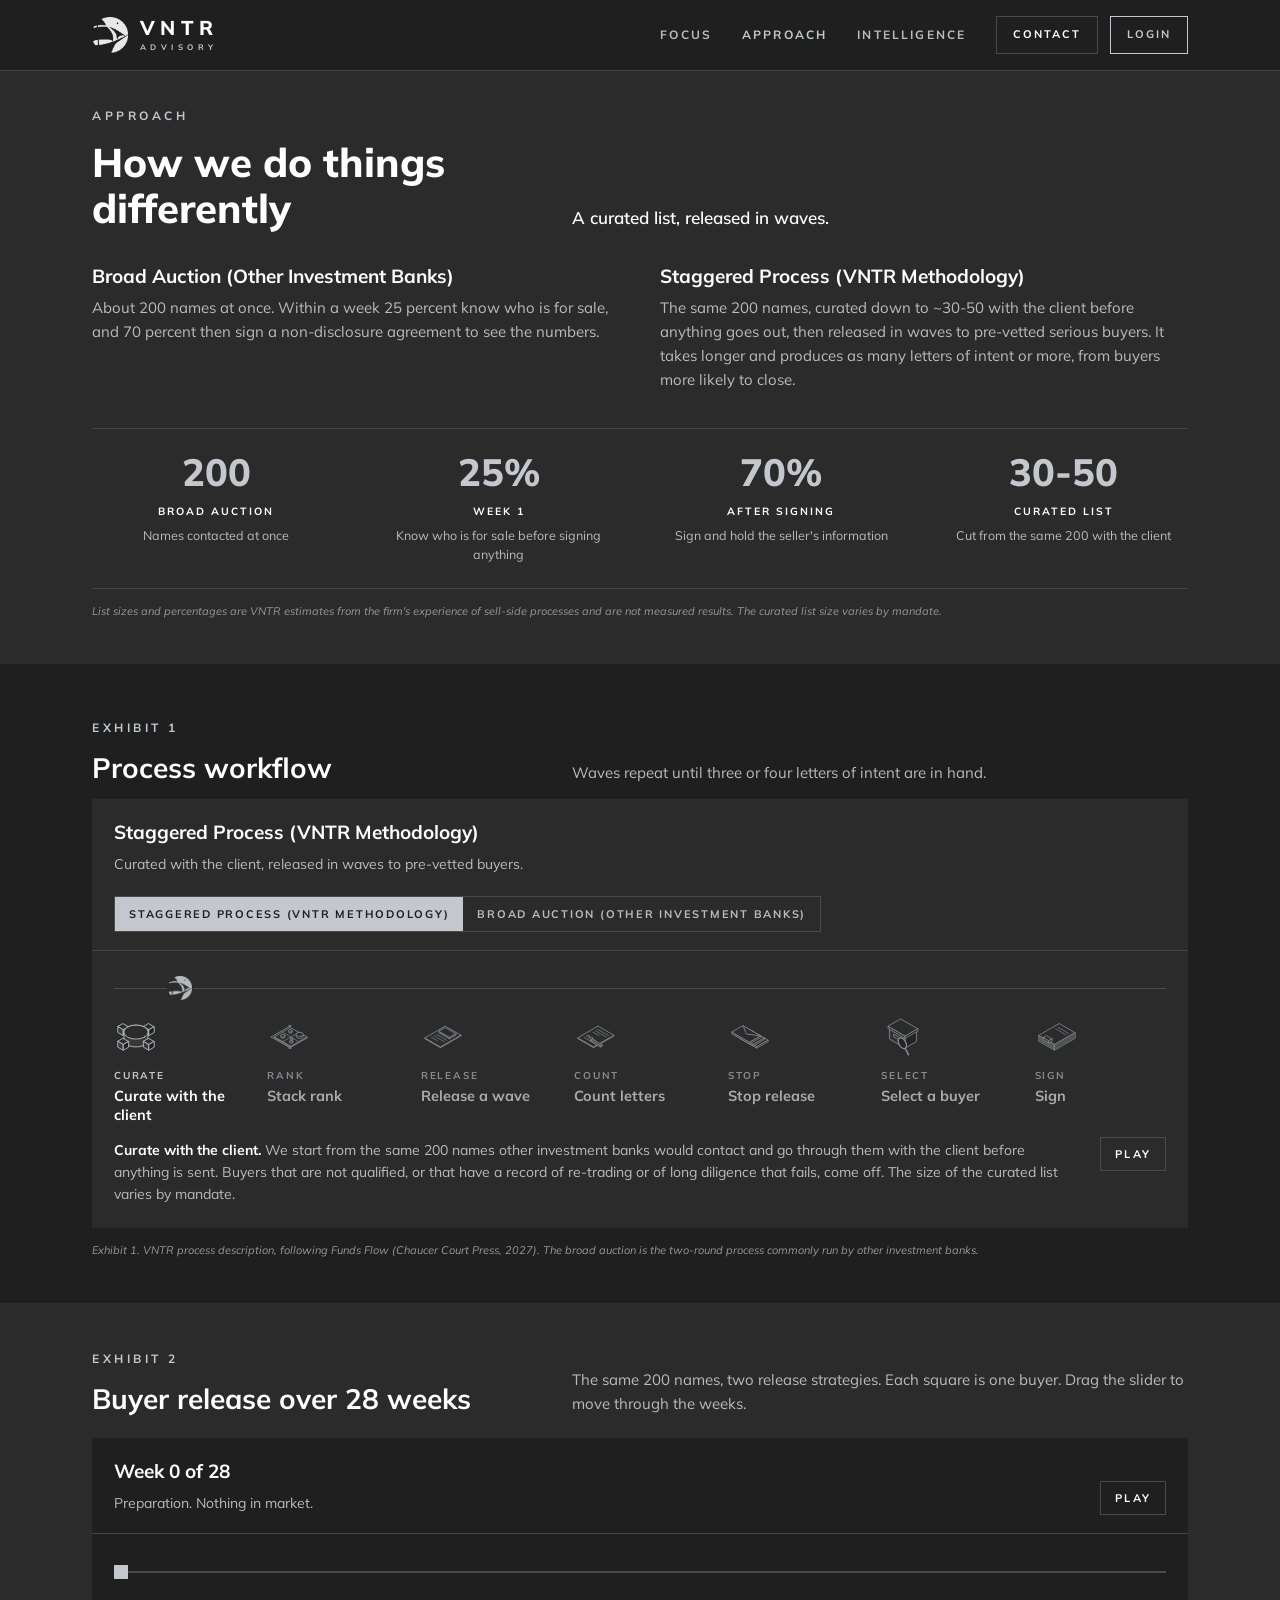
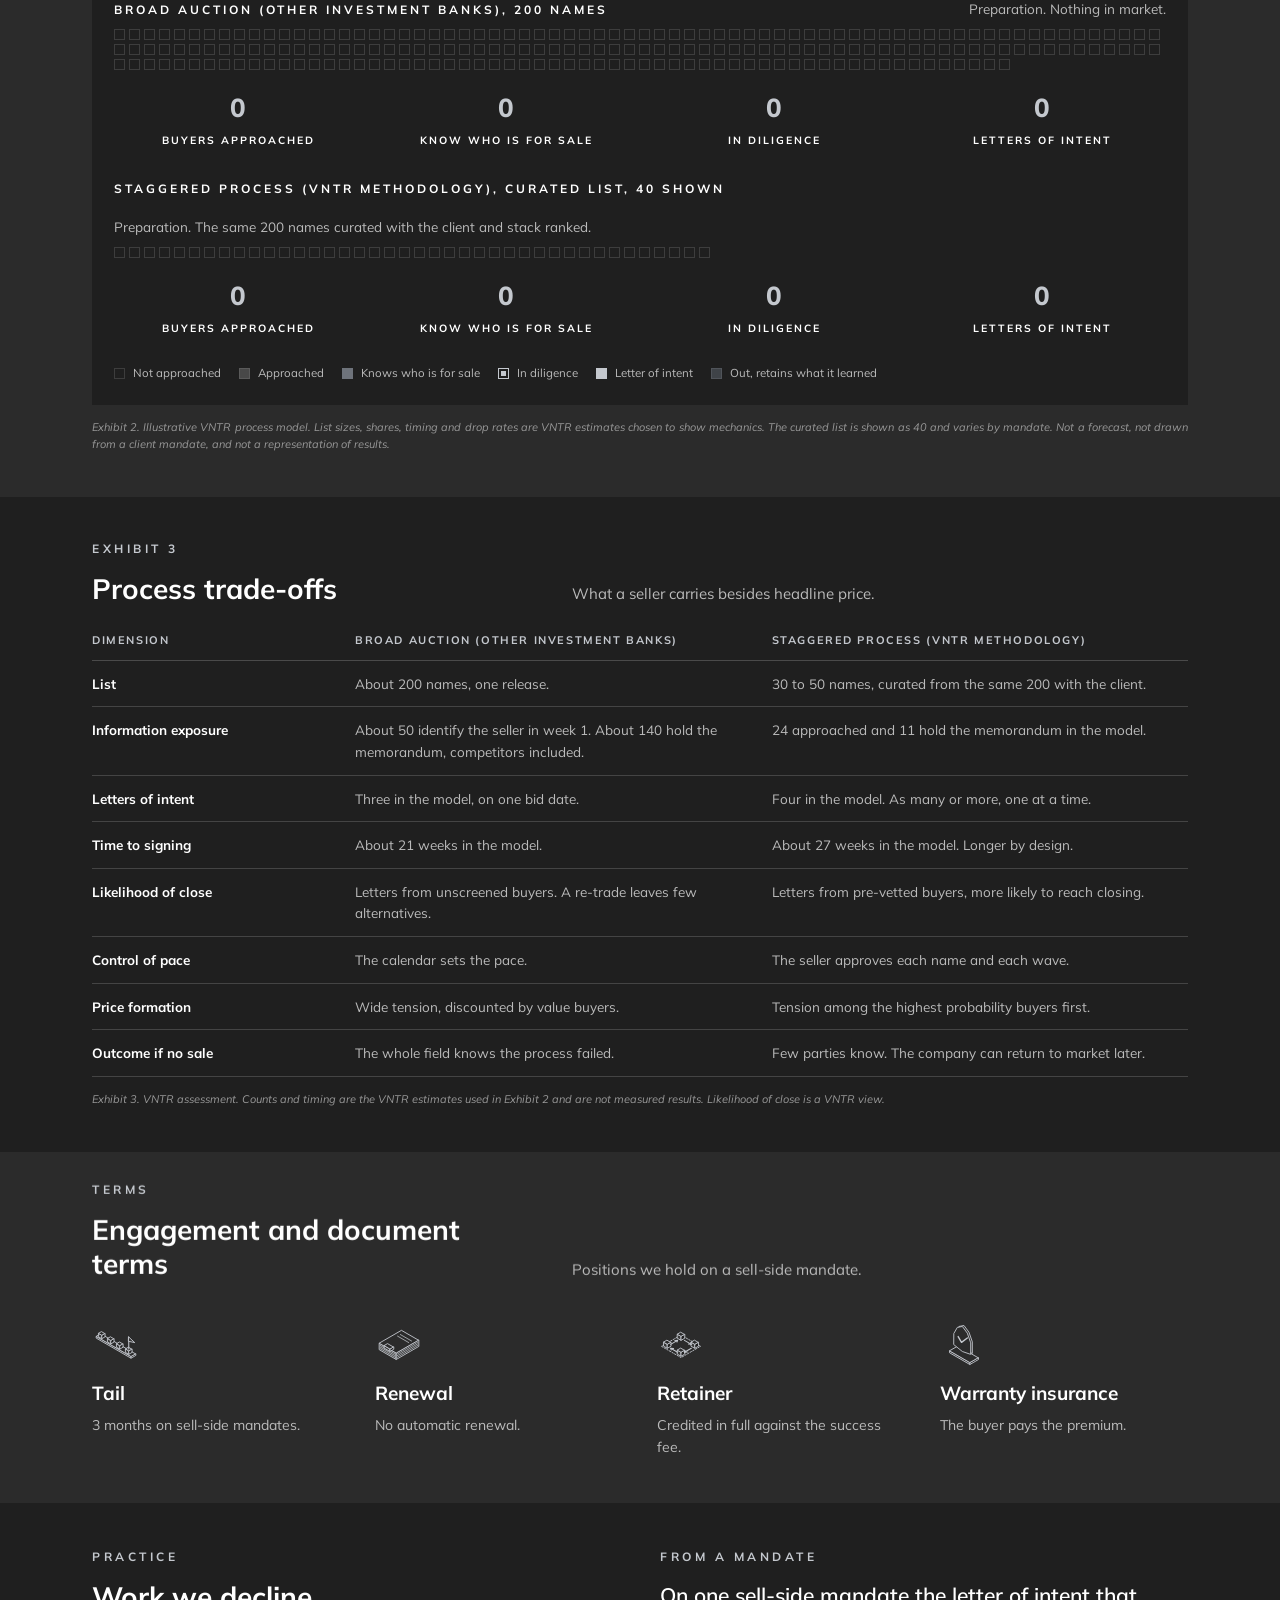
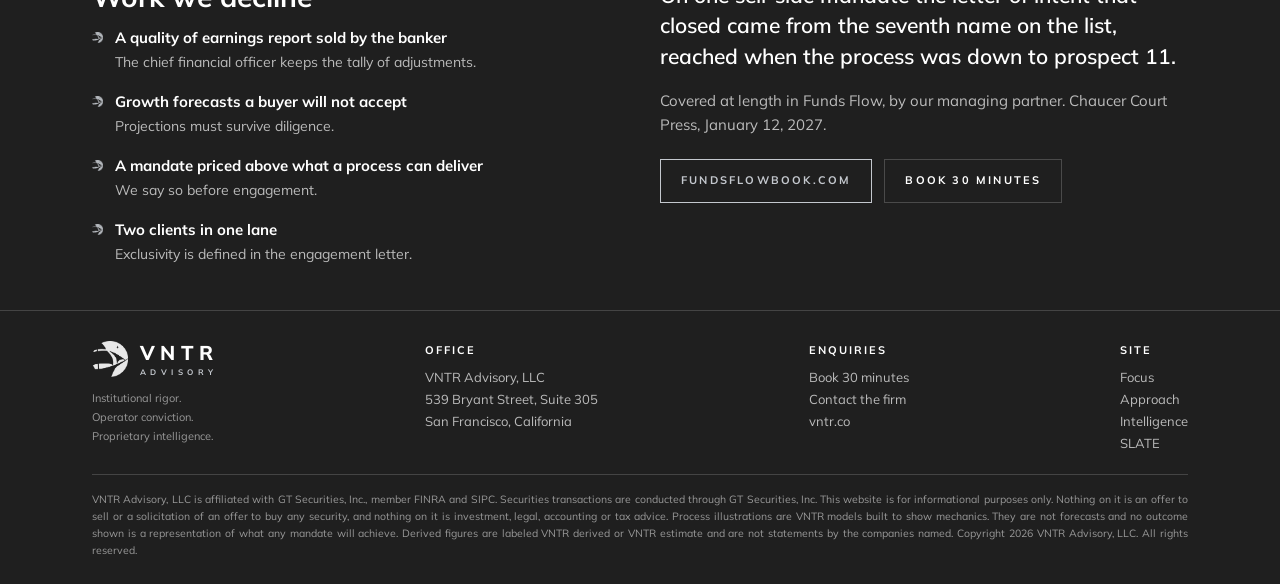
==== commit 0a7719e9: "Autoplay exhibits with draggable sailboat track, shorter copy, pages open at top" ====
--- a/approach.html
+++ b/approach.html
@@ -20,19 +20,19 @@
   <div class="wrap">
     <div class="head">
       <div><p class="label">Approach</p><h1 style="margin:0">How we do things differently</h1></div>
-      <div><p class="lead" style="margin:0">We curate the buyer list with our client, release it in waves, and stop once three or four letters of intent are in hand.</p></div>
+      <div><p class="lead" style="margin:0">A curated list, released in waves.</p></div>
     </div>
     <div class="two">
-      <div><h3>Broad Auction (Other Investment Banks)</h3><p>Sent to about 200 names at once. Within a week roughly 25 percent of that market knows who is for sale, and about 70 percent then sign a non-disclosure agreement to see the numbers.</p></div>
-      <div><h3>Staggered Process (VNTR Methodology)</h3><p>The same 200 names, curated with the client before anything goes out, then released in waves to serious buyers. It takes longer and produces as many letters of intent or more, from buyers more likely to close.</p></div>
+      <div><h3>Broad Auction (Other Investment Banks)</h3><p>About 200 names at once. Within a week 25 percent know who is for sale, and 70 percent then sign a non-disclosure agreement to see the numbers.</p></div>
+      <div><h3>Staggered Process (VNTR Methodology)</h3><p>The same 200 names, curated down to ~30-50 with the client before anything goes out, then released in waves to pre-vetted serious buyers. It takes longer and produces as many letters of intent or more, from buyers more likely to close.</p></div>
     </div>
     <div class="row c4 stats" style="margin-top:22px">
-      <div class="pn dk stat"><div class="n" data-count="200">200</div><div class="l">Broad auction</div><div class="d">Names other investment banks send to</div></div>
-      <div class="pn dk stat"><div class="n" data-count="25" data-suffix="%">25%</div><div class="l">Week 1</div><div class="d">Share of that market that identifies the seller before signing anything</div></div>
-      <div class="pn dk stat"><div class="n" data-count="70" data-suffix="%">70%</div><div class="l">After signing</div><div class="d">Share that signs a non-disclosure agreement and holds the seller's information</div></div>
-      <div class="pn dk stat"><div class="n" data-count="40">40</div><div class="l">Curated list, illustrative</div><div class="d">Cut from the same 200 with the client. The number varies by mandate</div></div>
+      <div class="pn dk stat"><div class="n" data-count="200">200</div><div class="l">Broad auction</div><div class="d">Names contacted at once</div></div>
+      <div class="pn dk stat"><div class="n" data-count="25" data-suffix="%">25%</div><div class="l">Week 1</div><div class="d">Know who is for sale before signing anything</div></div>
+      <div class="pn dk stat"><div class="n" data-count="70" data-suffix="%">70%</div><div class="l">After signing</div><div class="d">Sign and hold the seller's information</div></div>
+      <div class="pn dk stat"><div class="n">30-50</div><div class="l">Curated list</div><div class="d">Cut from the same 200 with the client</div></div>
     </div>
-    <p class="src">List sizes and percentages are VNTR estimates based on the firm's experience of sell-side processes. The curated list size of 40 is illustrative and is not a fixed number. None of these figures is a measured result from a study or from a client mandate.</p>
+    <p class="src">List sizes and percentages are VNTR estimates from the firm's experience of sell-side processes and are not measured results. The curated list size varies by mandate.</p>
   </div>
 </section>
 
@@ -40,7 +40,7 @@
   <div class="wrap">
     <div class="head">
       <div><p class="label">Exhibit 1</p><h2>Process workflow</h2></div>
-      <div><p>The two processes step by step. Ours begins by curating the list with the client. The release and count steps then repeat until three or four letters of intent are in hand.</p></div>
+      <div><p>Waves repeat until three or four letters of intent are in hand.</p></div>
     </div>
     <div class="ex">
       <div class="ex-head">
@@ -49,7 +49,7 @@
       </div>
       <div class="ex-body"><div id="pf-flow"></div></div>
     </div>
-    <p class="src">Exhibit 1. VNTR process description, following the sequence set out in Funds Flow (Chaucer Court Press, 2027). The broad auction sequence is the two-round sell-side process commonly run by other investment banks.</p>
+    <p class="src">Exhibit 1. VNTR process description, following Funds Flow (Chaucer Court Press, 2027). The broad auction is the two-round process commonly run by other investment banks.</p>
   </div>
 </section>
 
@@ -57,15 +57,14 @@
   <div class="wrap">
     <div class="head">
       <div><p class="label">Exhibit 2</p><h2>Buyer release over 28 weeks</h2></div>
-      <div><p>Both processes start from the same 200 names. The auction contacts all of them. We curate the list with the client first, shown here as 40 buyers. Each square is one buyer. Our process runs longer and ends with as many letters of intent or more.</p></div>
+      <div><p>The same 200 names, two release strategies. Each square is one buyer. Drag the slider to move through the weeks.</p></div>
     </div>
   </div>
-  <div class="pin" id="sim-pin">
-    <div class="pin-in"><div class="wrap">
+  <div class="wrap">
       <div class="ex">
         <div class="ex-head">
           <div><div class="ex-title">Week <span id="wk">0</span> of 28</div><div class="ex-cap" id="phase" style="min-height:0">Preparation. Nothing in market.</div></div>
-          <div class="ctl"><span class="scroll-hint" style="margin-top:0">Scroll to advance the week</span></div>
+          <div class="ctl"><button class="btn q" id="sim-play" style="padding:9px 14px">Pause</button></div>
         </div>
         <div class="ex-body">
           <input type="range" id="slider" min="0" max="28" value="0" step="1" aria-label="Week">
@@ -80,10 +79,9 @@
           </div>
         </div>
       </div>
-    </div></div>
   </div>
   <div class="wrap">
-    <p class="src">Exhibit 2. Illustrative VNTR process model of a single mandate under two release strategies. List sizes, the 25 percent and 70 percent shares, timing and drop rates are VNTR estimates chosen to show mechanics. The curated list of 40 is illustrative, and the actual size varies by mandate. The model is not a forecast, is not drawn from any client mandate, and no outcome shown is a representation of results.</p>
+    <p class="src">Exhibit 2. Illustrative VNTR process model. List sizes, shares, timing and drop rates are VNTR estimates chosen to show mechanics. The curated list is shown as 40 and varies by mandate. Not a forecast, not drawn from a client mandate, and not a representation of results.</p>
   </div>
 </section>
 
@@ -91,22 +89,22 @@
   <div class="wrap">
     <div class="head">
       <div><p class="label">Exhibit 3</p><h2>Process trade-offs</h2></div>
-      <div><p>The two processes compared on the dimensions a seller carries in addition to headline price.</p></div>
+      <div><p>What a seller carries besides headline price.</p></div>
     </div>
     <div class="tscroll"><table>
       <thead><tr><th style="width:24%">Dimension</th><th style="width:38%">Broad Auction (Other Investment Banks)</th><th style="width:38%">Staggered Process (VNTR Methodology)</th></tr></thead>
       <tbody>
-        <tr><td><b>List</b></td><td>About 200 names, contacted in a single release.</td><td>Curated from the same 200 names with the client before the process starts. Shown as 40 in Exhibit 2, and the number varies by mandate.</td></tr>
-        <tr><td><b>Information exposure</b></td><td>About 50 of the 200 identify the seller in the first week, before signing anything. About 140 then sign a non-disclosure agreement and hold the memorandum, including direct competitors.</td><td>In the model, 24 names are approached and 11 receive the memorandum, released in waves. The rest of the curated list is never contacted.</td></tr>
-        <tr><td><b>Letters of intent</b></td><td>Three in the model, all received on one bid date.</td><td>Four in the model. The same number or more, arriving one at a time over a longer period.</td></tr>
-        <tr><td><b>Time to signing</b></td><td>About 21 weeks in the model, on a fixed calendar.</td><td>About 27 weeks in the model. The process is longer by design.</td></tr>
-        <tr><td><b>Likelihood of close</b></td><td>Letters come from buyers the seller has not screened. A buyer that re-trades in diligence leaves few alternatives.</td><td>Letters come from buyers screened for how they behave in diligence, so a signed letter is more likely to reach closing.</td></tr>
-        <tr><td><b>Control of pace</b></td><td>The process calendar sets the pace. Bid dates are fixed before the seller knows which buyers are serious.</td><td>The seller approves the list name by name. A further wave goes out only if the previous one did not produce a letter.</td></tr>
-        <tr><td><b>Price formation</b></td><td>Tension across a wide field, offset by buyers that read a crowded process as a value opportunity and discount for it.</td><td>Tension among the highest probability buyers first. Value buyers sit at the bottom of the list and are reached last, if at all.</td></tr>
-        <tr><td><b>Outcome if no sale</b></td><td>The whole field knows the process failed, and a second process starts from a weaker position.</td><td>Few parties are aware of the process, so the company can return to market later without that history.</td></tr>
+        <tr><td><b>List</b></td><td>About 200 names, one release.</td><td>30 to 50 names, curated from the same 200 with the client.</td></tr>
+        <tr><td><b>Information exposure</b></td><td>About 50 identify the seller in week 1. About 140 hold the memorandum, competitors included.</td><td>24 approached and 11 hold the memorandum in the model.</td></tr>
+        <tr><td><b>Letters of intent</b></td><td>Three in the model, on one bid date.</td><td>Four in the model. As many or more, one at a time.</td></tr>
+        <tr><td><b>Time to signing</b></td><td>About 21 weeks in the model.</td><td>About 27 weeks in the model. Longer by design.</td></tr>
+        <tr><td><b>Likelihood of close</b></td><td>Letters from unscreened buyers. A re-trade leaves few alternatives.</td><td>Letters from pre-vetted buyers, more likely to reach closing.</td></tr>
+        <tr><td><b>Control of pace</b></td><td>The calendar sets the pace.</td><td>The seller approves each name and each wave.</td></tr>
+        <tr><td><b>Price formation</b></td><td>Wide tension, discounted by value buyers.</td><td>Tension among the highest probability buyers first.</td></tr>
+        <tr><td><b>Outcome if no sale</b></td><td>The whole field knows the process failed.</td><td>Few parties know. The company can return to market later.</td></tr>
       </tbody>
     </table></div>
-    <p class="src">Exhibit 3. VNTR assessment of process design trade-offs. Party counts, letter counts and timing are the VNTR estimates used in Exhibit 2 and are not measured results. Likelihood of close is a VNTR view based on the firm's experience.</p>
+    <p class="src">Exhibit 3. VNTR assessment. Counts and timing are the VNTR estimates used in Exhibit 2 and are not measured results. Likelihood of close is a VNTR view.</p>
   </div>
 </section>
 
@@ -114,13 +112,13 @@
   <div class="wrap">
     <div class="head">
       <div><p class="label">Terms</p><h2>Engagement and document terms</h2></div>
-      <div><p>Net proceeds are decided in the engagement letter and the purchase agreement as well as in the headline price. These are the positions we hold on a sell-side mandate.</p></div>
+      <div><p>Positions we hold on a sell-side mandate.</p></div>
     </div>
     <div class="row c4">
-      <div class="pn dk"><img class="ic" src="assets/icons/timeline.svg" alt=""><h3>Tail</h3><p>A tail of 3 months on sell-side mandates. A longer tail is reasonable on a buy-side mandate.</p></div>
-      <div class="pn dk"><img class="ic" src="assets/icons/definitive-agreement.svg" alt=""><h3>Renewal</h3><p>No automatic renewal provisions. An engagement continues only by agreement of both parties.</p></div>
-      <div class="pn dk"><img class="ic" src="assets/icons/working-capital.svg" alt=""><h3>Retainer</h3><p>Retainers are credited in full against the success fee.</p></div>
-      <div class="pn dk"><img class="ic" src="assets/icons/insurance-and-risk.svg" alt=""><h3>Warranty insurance</h3><p>The buyer pays the representations and warranties premium. The seller does not split it.</p></div>
+      <div class="pn dk"><img class="ic" src="assets/icons/timeline.svg" alt=""><h3>Tail</h3><p>3 months on sell-side mandates.</p></div>
+      <div class="pn dk"><img class="ic" src="assets/icons/definitive-agreement.svg" alt=""><h3>Renewal</h3><p>No automatic renewal.</p></div>
+      <div class="pn dk"><img class="ic" src="assets/icons/working-capital.svg" alt=""><h3>Retainer</h3><p>Credited in full against the success fee.</p></div>
+      <div class="pn dk"><img class="ic" src="assets/icons/insurance-and-risk.svg" alt=""><h3>Warranty insurance</h3><p>The buyer pays the premium.</p></div>
     </div>
   </div>
 </section>
@@ -131,15 +129,15 @@
       <div>
         <p class="label">Practice</p>
         <h2>Work we decline</h2>
-        <div class="bul"><img src="assets/logos/vntr_emblem_platinum.png" alt=""><div><b>A quality of earnings report sold by the banker</b><span>The tally of EBITDA adjustments is kept by the chief financial officer.</span></div></div>
-        <div class="bul"><img src="assets/logos/vntr_emblem_platinum.png" alt=""><div><b>Growth forecasts a buyer will not accept</b><span>Projections in the memorandum are ones management can defend in diligence.</span></div></div>
-        <div class="bul"><img src="assets/logos/vntr_emblem_platinum.png" alt=""><div><b>A mandate priced above what a process can deliver</b><span>If the valuation a seller needs is not supportable, we say so before engagement.</span></div></div>
-        <div class="bul"><img src="assets/logos/vntr_emblem_platinum.png" alt=""><div><b>Two clients in one lane</b><span>Buy-side exclusivity and capital markets exclusivity are both defined in the engagement letter.</span></div></div>
+        <div class="bul"><img src="assets/logos/vntr_emblem_platinum.png" alt=""><div><b>A quality of earnings report sold by the banker</b><span>The chief financial officer keeps the tally of adjustments.</span></div></div>
+        <div class="bul"><img src="assets/logos/vntr_emblem_platinum.png" alt=""><div><b>Growth forecasts a buyer will not accept</b><span>Projections must survive diligence.</span></div></div>
+        <div class="bul"><img src="assets/logos/vntr_emblem_platinum.png" alt=""><div><b>A mandate priced above what a process can deliver</b><span>We say so before engagement.</span></div></div>
+        <div class="bul"><img src="assets/logos/vntr_emblem_platinum.png" alt=""><div><b>Two clients in one lane</b><span>Exclusivity is defined in the engagement letter.</span></div></div>
       </div>
       <div>
         <p class="label">From a mandate</p>
         <p class="lead" style="font-size:21px; line-height:1.45">On one sell-side mandate the letter of intent that closed came from the seventh name on the list, reached when the process was down to prospect 11.</p>
-        <p style="margin-top:18px">The process design, fee mechanics and terms on this page are covered at length in Funds Flow, written by our managing partner and published by Chaucer Court Press on January 12, 2027.</p>
+        <p style="margin-top:18px">Covered at length in Funds Flow, by our managing partner. Chaucer Court Press, January 12, 2027.</p>
         <div class="btns"><a class="btn" href="https://fundsflowbook.com">fundsflowbook.com</a><a class="btn q" id="book" href="#">Book 30 minutes</a></div>
       </div>
     </div>
--- a/site.css
+++ b/site.css
@@ -248,7 +248,7 @@
 @media (max-width:900px){ .sx-nav .flow-track{display:block} .sx-labels button{font-size:9.5px; letter-spacing:.08em} }
 
 .sx-side{position:absolute; top:0; text-align:center; padding:0 26px; opacity:0; pointer-events:none; transition:opacity .5s ease}
-.sx-side.on{opacity:1; transition:opacity .7s ease .45s}
+.sx-side.on{opacity:1; transition:opacity .7s ease .45s, transform 1.3s cubic-bezier(.2,.7,.2,1) .45s}
 .sx-side img{width:72px; height:72px; margin:0 auto 12px}
 .sx-side b{display:block; font-size:12px; letter-spacing:3.5px; text-transform:uppercase; color:var(--platinum)}
 .sx-side p{font-size:13px; color:var(--lgray); margin:8px auto 12px; max-width:34ch; line-height:1.5; min-height:78px}
@@ -309,3 +309,9 @@
 /* every button inverts on hover */
 .btn.q:hover{background:var(--platinum); border-color:var(--platinum); color:var(--ink)}
 .nav-links a.cta:hover{background:var(--platinum); border-color:var(--platinum); color:var(--ink)}
+
+.flow-track{cursor:pointer; touch-action:none}
+.flow-token{cursor:grab}
+.sx-side{transition:opacity .5s, transform 1.1s cubic-bezier(.2,.7,.2,1); transform:scale(.86)}
+.sx-stage.pop .sx-side{transform:scale(1.05)}
+@media(max-width:700px){.sx-side,.sx-stage.pop .sx-side{transform:none}}
